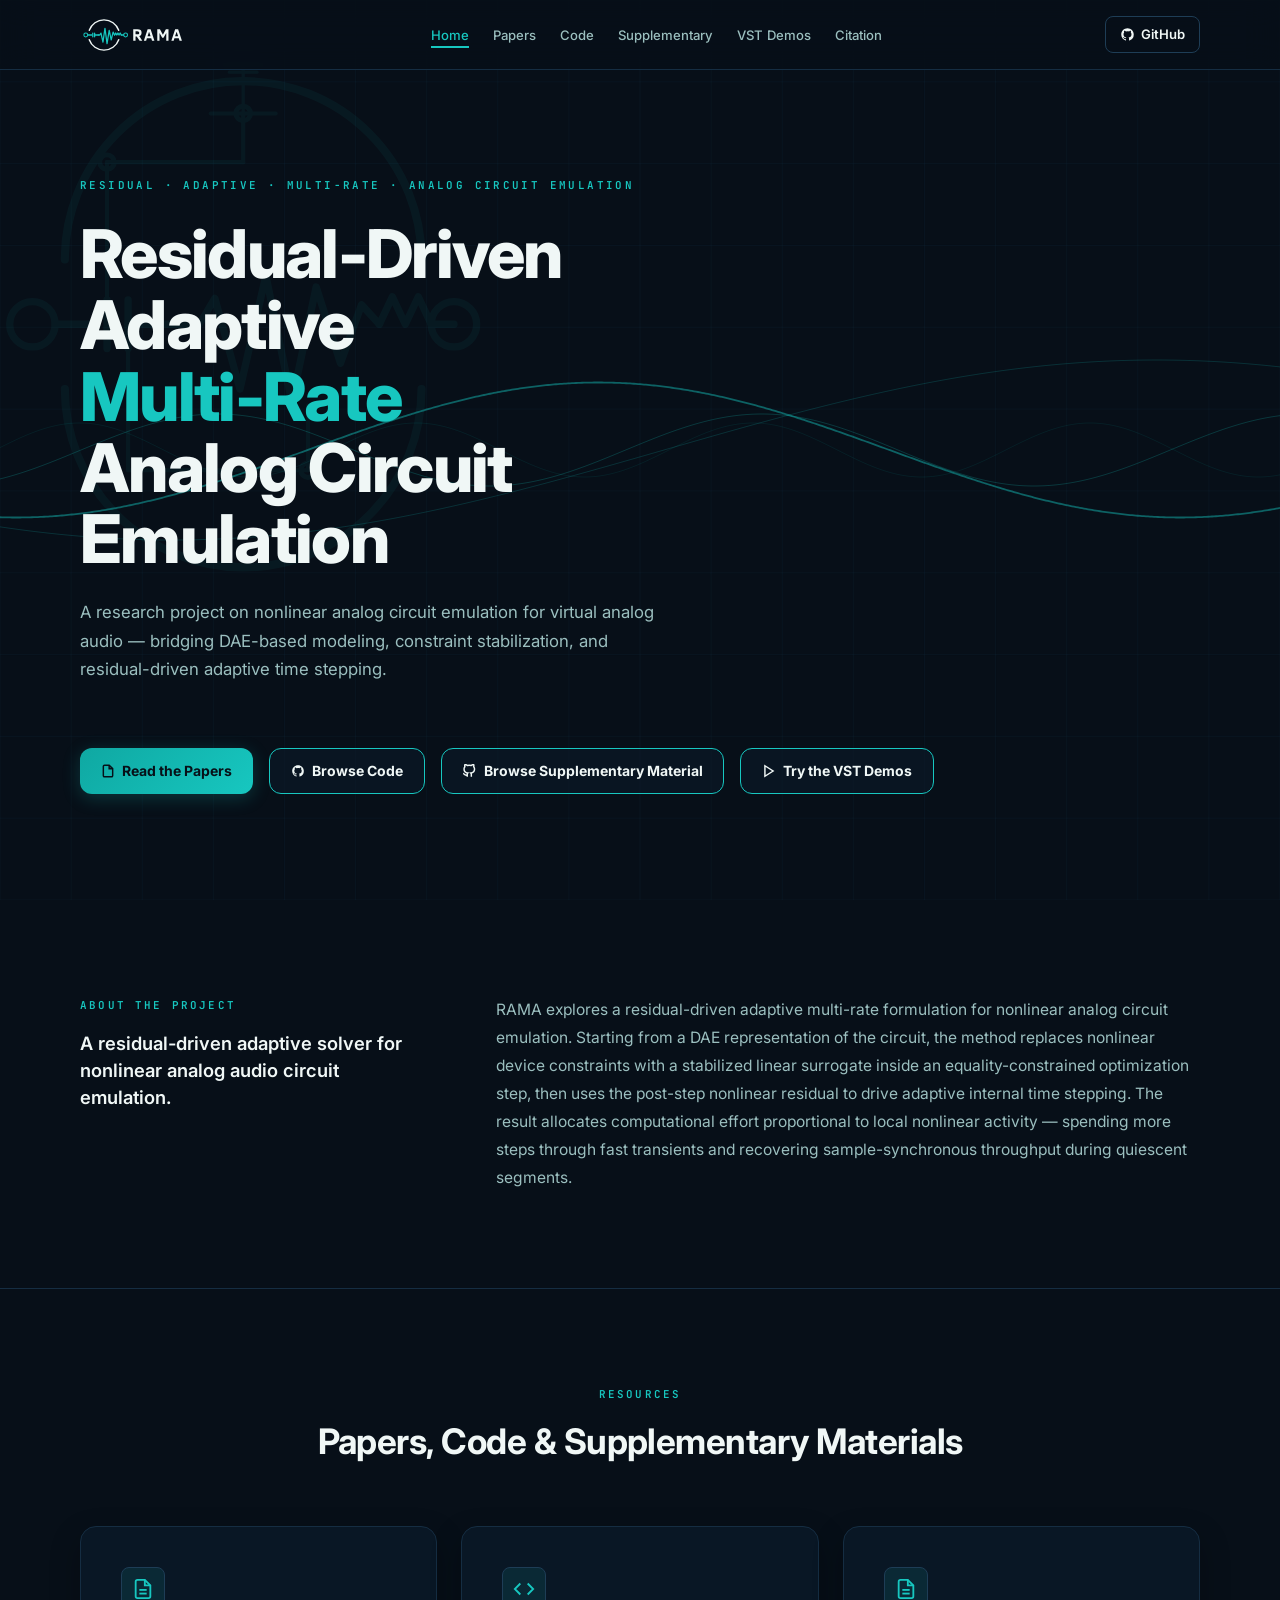
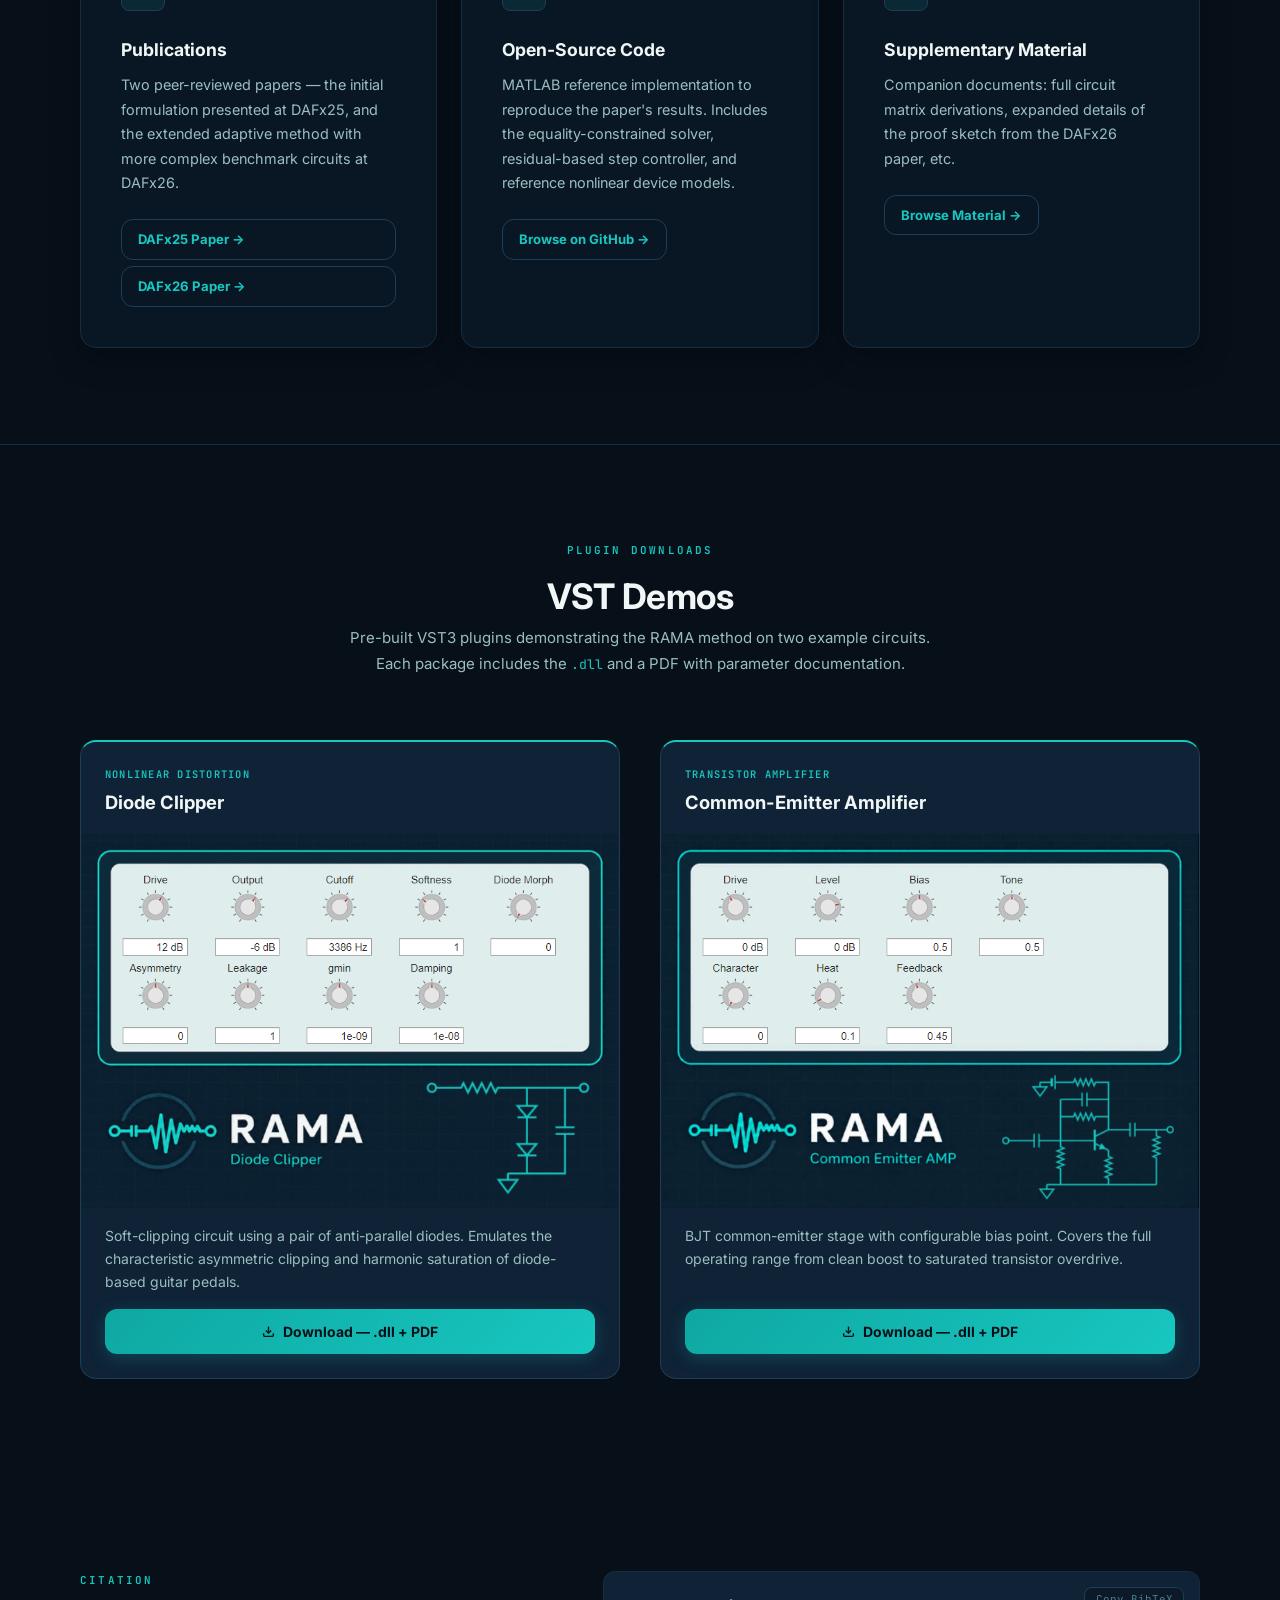
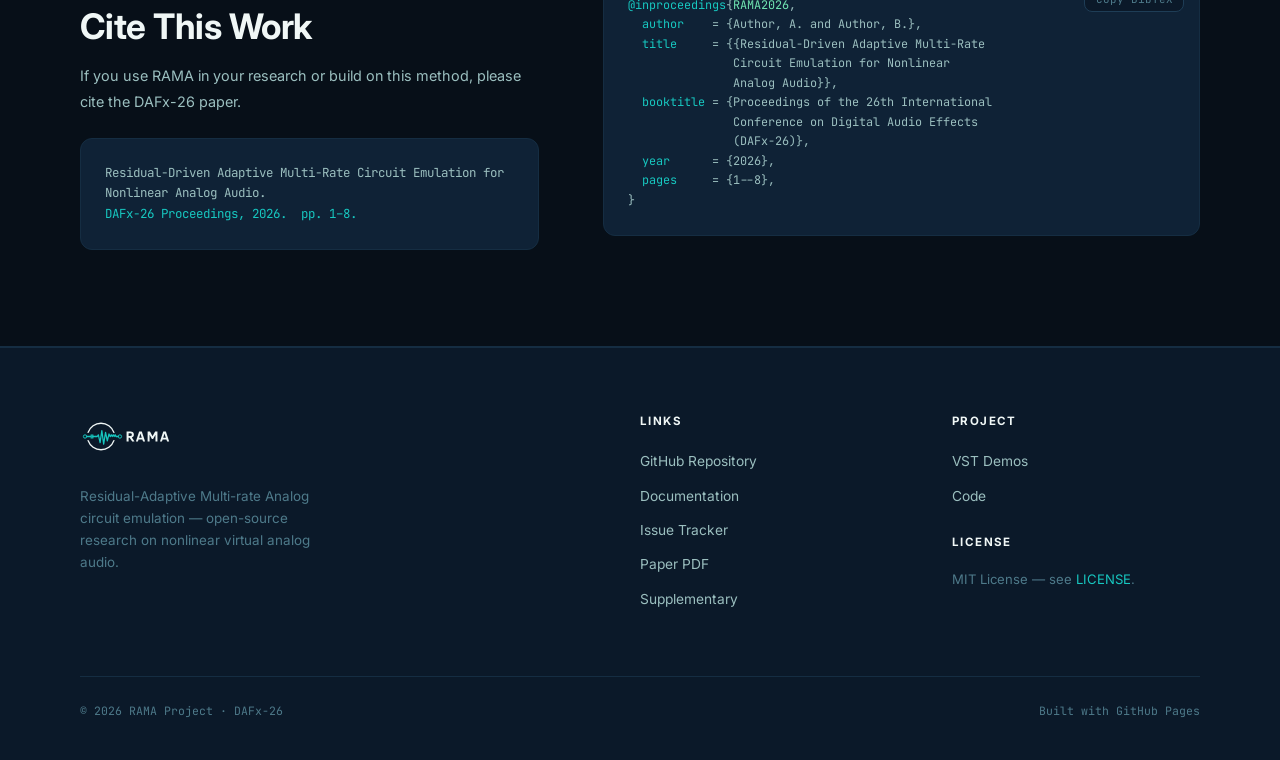
==== index.html @ a674f7c6 "Add code folder with MATLAB implementation and fix links to it from main landing page." ====
<!DOCTYPE html>
<html lang="en">
<head>
  <meta charset="UTF-8" />
  <meta name="viewport" content="width=device-width, initial-scale=1.0" />
  <meta name="description" content="RAMA — Residual-Adaptive Multi-rate Analog circuit emulation. A residual-driven adaptive integration framework for nonlinear analog audio circuit emulation. DAFx-26." />
  <meta property="og:title"       content="RAMA — Residual-Adaptive Multi-rate Analog Circuit Emulation" />
  <meta property="og:description" content="Open-source research on residual-driven adaptive multi-rate circuit emulation for virtual analog audio." />
  <meta property="og:type"        content="website" />
  <title>RAMA — Residual-Adaptive Multi-rate Analog Circuit Emulation</title>
  <link rel="preconnect" href="https://fonts.googleapis.com" />
  <link rel="preconnect" href="https://fonts.gstatic.com" crossorigin />
  <link href="https://fonts.googleapis.com/css2?family=Inter:wght@400;500;600;700;800&family=JetBrains+Mono:wght@400;500;600&display=swap" rel="stylesheet" />
  <link rel="stylesheet" href="assets/css/style.css" />
</head>
<body>

<!-- ============================================================
     NAVIGATION
     ============================================================ -->
<header class="site-header" role="banner">
  <nav class="nav-container" aria-label="Main navigation">

    <!-- Logo: dark-mode variant — navy #0B2233 swapped to off-white #F0F7F6 -->
    <a href="#home" class="nav-logo" aria-label="RAMA home">
      <svg viewBox="0 0 1600 700" xmlns="http://www.w3.org/2000/svg" aria-hidden="true">
        <defs>
          <style>
            .nl { stroke: #F0F7F6; fill: none; }
            .tl { stroke: #17C7C0; fill: none; }
            .wm { fill: #F0F7F6; }
          </style>
        </defs>
        <path class="nl" d="M 116 291 A 195 195 0 0 1 484 291" stroke-width="18" stroke-linecap="round"/>
        <path class="nl" d="M 484 409 A 195 195 0 0 1 116 409" stroke-width="18" stroke-linecap="round"/>
        <circle class="tl" cx="72"  cy="350" r="24" stroke-width="13"/>
        <circle class="tl" cx="570" cy="350" r="24" stroke-width="13"/>
        <path class="tl" d="M 96 350 H 148"  stroke-width="16" stroke-linecap="round"/>
        <path class="tl" d="M 160 327 V 373 M 183 327 V 373" stroke-width="16" stroke-linecap="round"/>
        <path class="tl" d="M 183 350 H 228"  stroke-width="16" stroke-linecap="round"/>
        <path class="tl" d="M 228 350 L 247 350 L 262 326 L 287 438 L 312 266 L 338 458 L 365 292 L 390 412 L 414 314 L 432 350" stroke-width="16" stroke-linecap="round" stroke-linejoin="round"/>
        <path class="tl" d="M 432 350 L 446 325 L 460 350 L 474 325 L 488 350 L 502 325 L 516 350" stroke-width="16" stroke-linecap="round" stroke-linejoin="round"/>
        <path class="tl" d="M 516 350 H 546"  stroke-width="16" stroke-linecap="round"/>
        <path class="wm" d="M 745.15625,421 708.95996,367.26953 H 694.29687 V 421 H 665.38086 V 279.08594 h 51.57715 q 27.37793,0 39.99023,9.84375 12.71485,9.84375 12.71485,32.2998 0,18.14942 -7.69043,28.91602 -7.58789,10.7666 -21.63575,13.74023 L 778.27637,421 Z m -4.81934,-98.54004 q 0,-10.86914 -5.53711,-14.56055 -5.43457,-3.6914 -18.04687,-3.6914 h -22.45606 v 37.83691 h 21.22559 q 9.74121,0 14.9707,-1.8457 5.2295,-1.8457 7.48536,-5.74219 2.35839,-3.89648 2.35839,-11.99707 z M 798.22461,421 845.1875,279.08594 h 37.63184 L 929.88477,421 h -29.63379 l -9.4336,-28.81348 H 836.16406 L 826.93555,421 Z m 46.14258,-54.14063 h 38.24707 L 863.54199,308.20703 Z M 1078.2119,421 v -95.36133 l -34.043,59.26758 h -16.7138 L 993.82227,325.63867 V 421 H 965.93164 V 279.08594 h 33.3252 l 37.01656,67.36816 37.3243,-67.36816 h 32.6074 V 421 Z m 64.0401,0 46.9628,-141.91406 h 37.6319 L 1273.9121,421 h -29.6338 l -9.4336,-28.81348 h -54.6533 L 1170.9629,421 Z m 46.1425,-54.14063 h 38.2471 l -19.0723,-58.65234 z"/>
      </svg>
    </a>

    <ul class="nav-links">
      <li><a href="#home">Home</a></li>
      <li><a href="#paper">Papers</a></li>
      <li><a href="#code">Code</a></li>
      <li><a href="#supplementary">Supplementary</a></li>
      <li><a href="#demo">VST Demos</a></li>
      <li><a href="#citation">Citation</a></li>
    </ul>

    <a href="https://github.com/mezea-uvg/RAMA" class="nav-github" target="_blank" rel="noopener" aria-label="RAMA on GitHub">
      <svg width="15" height="15" viewBox="0 0 24 24" fill="currentColor" aria-hidden="true"><path d="M12 2C6.477 2 2 6.484 2 12.017c0 4.425 2.865 8.18 6.839 9.504.5.092.682-.217.682-.483 0-.237-.008-.868-.013-1.703-2.782.605-3.369-1.343-3.369-1.343-.454-1.158-1.11-1.466-1.11-1.466-.908-.62.069-.608.069-.608 1.003.07 1.531 1.032 1.531 1.032.892 1.53 2.341 1.088 2.91.832.092-.647.35-1.088.636-1.338-2.22-.253-4.555-1.113-4.555-4.951 0-1.093.39-1.988 1.029-2.688-.103-.253-.446-1.272.098-2.65 0 0 .84-.27 2.75 1.026A9.564 9.564 0 0112 6.844c.85.004 1.705.115 2.504.337 1.909-1.296 2.747-1.027 2.747-1.027.546 1.379.202 2.398.1 2.651.64.7 1.028 1.595 1.028 2.688 0 3.848-2.339 4.695-4.566 4.943.359.309.678.92.678 1.855 0 1.338-.012 2.419-.012 2.747 0 .268.18.58.688.482A10.019 10.019 0 0022 12.017C22 6.484 17.522 2 12 2z"/></svg>
      <span>GitHub</span>
    </a>

    <button class="nav-mobile-toggle" aria-label="Toggle navigation" aria-expanded="false">
      <svg width="22" height="22" viewBox="0 0 24 24" fill="none" stroke="currentColor" stroke-width="2" stroke-linecap="round">
        <line x1="3" y1="6" x2="21" y2="6"/><line x1="3" y1="12" x2="21" y2="12"/><line x1="3" y1="18" x2="21" y2="18"/>
      </svg>
    </button>
  </nav>
</header>

<main>

<!-- ============================================================
     HERO
     ============================================================ -->
<section id="home" class="hero" aria-label="Hero">
  <canvas id="hero-canvas" aria-hidden="true"></canvas>

  <!-- Faint large-scale circuit schematic (left side atmosphere) -->
  <svg class="hero-circuit" viewBox="0 0 600 900" xmlns="http://www.w3.org/2000/svg"
       aria-hidden="true" focusable="false" preserveAspectRatio="xMinYMid meet">
    <g stroke="#17C7C0" fill="none" stroke-linecap="round" stroke-linejoin="round">
      <!-- Outer ring (mirroring logo motif, enlarged) -->
      <path d="M 80 320 A 220 220 0 0 1 520 320" stroke-width="10"/>
      <path d="M 520 480 A 220 220 0 0 1 80 480" stroke-width="10"/>
      <!-- Circuit nodes -->
      <circle cx="40"  cy="400" r="28" stroke-width="9"/>
      <circle cx="560" cy="400" r="28" stroke-width="9"/>
      <!-- Left lead -->
      <line x1="68" y1="400" x2="120" y2="400" stroke-width="9"/>
      <!-- Capacitor -->
      <line x1="132" y1="370" x2="132" y2="430" stroke-width="9"/>
      <line x1="158" y1="370" x2="158" y2="430" stroke-width="9"/>
      <line x1="158" y1="400" x2="220" y2="400" stroke-width="9"/>
      <!-- Waveform section -->
      <path d="M 220 400 L 246 400 L 265 368 L 296 480 L 328 340 L 360 496 L 390 354 L 420 448 L 446 376 L 468 400" stroke-width="9"/>
      <!-- Resistor zigzag -->
      <path d="M 468 400 L 484 366 L 500 400 L 516 366 L 532 400" stroke-width="9"/>
      <line x1="532" y1="400" x2="560" y2="400" stroke-width="9" />
      <!-- Additional branches (vertical connections) -->
      <line x1="132" y1="370" x2="132" y2="200" stroke-width="5"/>
      <line x1="132" y1="200" x2="300" y2="200" stroke-width="5"/>
      <line x1="300" y1="200" x2="300" y2="140" stroke-width="5"/>
      <line x1="260" y1="140" x2="340" y2="140" stroke-width="5"/>
      <circle cx="132" cy="200" r="9" stroke-width="6"/>
      <circle cx="300" cy="140" r="9" stroke-width="6"/>
      <line x1="158" y1="430" x2="158" y2="580" stroke-width="5"/>
      <line x1="158" y1="580" x2="380" y2="580" stroke-width="5"/>
      <line x1="380" y1="580" x2="380" y2="500" stroke-width="5"/>
      <circle cx="380" cy="580" r="9" stroke-width="6"/>
      <!-- Ground symbols (vertical lines descending) -->
      <line x1="300" y1="145" x2="300" y2="80" stroke-width="4"/>
      <line x1="278" y1="80" x2="322" y2="80" stroke-width="5"/>
      <line x1="283" y1="89" x2="317" y2="89" stroke-width="4"/>
      <line x1="288" y1="98" x2="312" y2="98" stroke-width="3"/>
    </g>
  </svg>

  <div class="hero-content">
    <p class="hero-eyebrow">RESIDUAL · ADAPTIVE · MULTI-RATE · ANALOG CIRCUIT EMULATION</p>
    <h1 class="hero-title">
      Residual-Driven<br>
      Adaptive<br>
      <em>Multi-Rate</em><br>
      Analog Circuit Emulation
    </h1>
    <p class="hero-subtitle">
      A research project on nonlinear analog circuit emulation for virtual analog audio —
      bridging DAE-based modeling, constraint stabilization, and residual-driven adaptive
      time stepping.
    </p>
    <div class="hero-actions">
      <a href="#paper" class="btn btn-primary">
        <svg width="14" height="14" viewBox="0 0 24 24" fill="none" stroke="currentColor" stroke-width="2.5" aria-hidden="true"><path d="M14 2H6a2 2 0 00-2 2v16a2 2 0 002 2h12a2 2 0 002-2V8z"/><polyline points="14 2 14 8 20 8"/></svg>
        Read the Papers
      </a>
      <a href="https://github.com/mezea-uvg/RAMA/tree/main/code" class="btn btn-secondary" target="_blank" rel="noopener">
        <svg width="14" height="14" viewBox="0 0 24 24" fill="currentColor" aria-hidden="true"><path d="M12 2C6.477 2 2 6.484 2 12.017c0 4.425 2.865 8.18 6.839 9.504.5.092.682-.217.682-.483 0-.237-.008-.868-.013-1.703-2.782.605-3.369-1.343-3.369-1.343-.454-1.158-1.11-1.466-1.11-1.466-.908-.62.069-.608.069-.608 1.003.07 1.531 1.032 1.531 1.032.892 1.53 2.341 1.088 2.91.832.092-.647.35-1.088.636-1.338-2.22-.253-4.555-1.113-4.555-4.951 0-1.093.39-1.988 1.029-2.688-.103-.253-.446-1.272.098-2.65 0 0 .84-.27 2.75 1.026A9.564 9.564 0 0112 6.844c.85.004 1.705.115 2.504.337 1.909-1.296 2.747-1.027 2.747-1.027.546 1.379.202 2.398.1 2.651.64.7 1.028 1.595 1.028 2.688 0 3.848-2.339 4.695-4.566 4.943.359.309.678.92.678 1.855 0 1.338-.012 2.419-.012 2.747 0 .268.18.58.688.482A10.019 10.019 0 0022 12.017C22 6.484 17.522 2 12 2z"/></svg>
        Browse Code
      </a>
      <a href="supplementary/" class="btn btn-secondary">
        <svg width="14" height="14" viewBox="0 0 24 24" fill="none" stroke="currentColor" stroke-width="2.5" aria-hidden="true"><path d="M9 19c-5 1.5-5-2.5-7-3m14 6v-3.87a3.37 3.37 0 00-.94-2.61c3.14-.35 6.44-1.54 6.44-7A5.44 5.44 0 0020 4.77 5.07 5.07 0 0019.91 1S18.73.65 16 2.48a13.38 13.38 0 00-7 0C6.27.65 5.09 1 5.09 1A5.07 5.07 0 005 4.77a5.44 5.44 0 00-1.5 3.78c0 5.42 3.3 6.61 6.44 7A3.37 3.37 0 009 18.13V22"/></svg>
        Browse Supplementary Material
      </a>
      <a href="vst-demo/" class="btn btn-secondary">
        <svg width="14" height="14" viewBox="0 0 24 24" fill="none" stroke="currentColor" stroke-width="2.5" aria-hidden="true"><polygon points="5 3 19 12 5 21 5 3"/></svg>
        Try the VST Demos
      </a>
    </div>
  </div>
</section>

<!-- ============================================================
     ABOUT
     ============================================================ -->
<section class="about-section" aria-label="About RAMA">
  <div class="container">
    <div class="about-inner">
      <div>
        <p class="section-label">About the Project</p>
        <p class="about-lead">A residual-driven adaptive solver for nonlinear analog audio circuit emulation.</p>
      </div>
      <p class="about-body">
        RAMA explores a residual-driven adaptive multi-rate formulation for nonlinear analog circuit emulation.
        Starting from a DAE representation of the circuit, the method replaces nonlinear device constraints with
        a stabilized linear surrogate inside an equality-constrained optimization step, then uses the post-step
        nonlinear residual to drive adaptive internal time stepping. The result allocates computational effort
        proportional to local nonlinear activity — spending more steps through fast transients and recovering
        sample-synchronous throughput during quiescent segments.
      </p>
    </div>
  </div>
</section>

<!-- ============================================================
     PAPER · CODE · SUPPLEMENTARY
     ============================================================ -->
<section id="paper" class="features-section" aria-label="Project resources">
  <div class="container">
    <div class="features-header">
      <p class="section-label">Resources</p>
      <h2 class="section-title">Papers, Code &amp; Supplementary Materials</h2>
    </div>
    <div class="cards-grid">

      <!-- Publications: two papers -->
      <div class="card">
        <div class="card-icon" aria-hidden="true">
          <svg width="22" height="22" viewBox="0 0 24 24" fill="none" stroke="currentColor" stroke-width="2"><path d="M14 2H6a2 2 0 00-2 2v16a2 2 0 002 2h12a2 2 0 002-2V8z"/><polyline points="14 2 14 8 20 8"/><line x1="16" y1="13" x2="8" y2="13"/><line x1="16" y1="17" x2="8" y2="17"/></svg>
        </div>
        <p class="card-title">Publications</p>
        <p class="card-body">Two peer-reviewed papers — the initial formulation presented at DAFx25, and the extended adaptive method with more complex benchmark circuits at DAFx26.</p>
        <div style="display:flex;flex-direction:column;gap:0.4rem;">
          <a href="paper/DAFx25_paper_45.pdf" class="btn btn-ghost">DAFx25 Paper →</a>
          <a href="paper/DAFx26_RAMA.pdf" class="btn btn-ghost">DAFx26 Paper →</a>
        </div>
      </div>

      <div class="card" id="code">
        <div class="card-icon" aria-hidden="true">
          <svg width="22" height="22" viewBox="0 0 24 24" fill="none" stroke="currentColor" stroke-width="2"><polyline points="16 18 22 12 16 6"/><polyline points="8 6 2 12 8 18"/></svg>
        </div>
        <p class="card-title">Open-Source Code</p>
        <p class="card-body">MATLAB reference implementation to reproduce the paper's results. Includes the equality-constrained solver, residual-based step controller, and reference nonlinear device models.</p>
        <a href="https://github.com/mezea-uvg/RAMA/tree/main/code" class="btn btn-ghost" target="_blank" rel="noopener">Browse on GitHub →</a>
      </div>

      <div class="card" id="supplementary">
        <div class="card-icon" aria-hidden="true">
          <svg width="22" height="22" viewBox="0 0 24 24" fill="none" stroke="currentColor" stroke-width="2"><path d="M14 2H6a2 2 0 00-2 2v16a2 2 0 002 2h12a2 2 0 002-2V8z"/><polyline points="14 2 14 8 20 8"/><line x1="16" y1="13" x2="8" y2="13"/><line x1="16" y1="17" x2="8" y2="17"/></svg>
        </div>
        <p class="card-title">Supplementary Material</p>
        <p class="card-body">Companion documents: full circuit matrix derivations, expanded details of the proof sketch from the DAFx26 paper, etc.</p>
        <a href="supplementary/" class="btn btn-ghost">Browse Material →</a>
      </div>

    </div>
  </div>
</section>


<!-- ============================================================
     VST DEMOS
     ============================================================ -->
<section id="demo" class="vst-demos-section" aria-label="VST plugin demos">
  <div class="container">
    <div class="section-header-centered">
      <p class="section-label">Plugin Downloads</p>
      <h2 class="section-title">VST Demos</h2>
      <p class="section-intro">Pre-built VST3 plugins demonstrating the RAMA method on two example circuits. Each package includes the <code>.dll</code> and a PDF with parameter documentation.</p>
    </div>
    <div class="vst-demos-grid">

      <!-- Diode Clipper -->
      <div class="vst-demo-card">
        <div class="vst-demo-header">
          <p class="vst-demo-circuit-type">Nonlinear Distortion</p>
          <h3 class="vst-demo-name">Diode Clipper</h3>
        </div>
        <!-- Screenshot: replace assets/figures/vst-diodeclipper.png with the real one -->
        <div class="vst-demo-screenshot">
          <img src="assets/figures/vst-diodeclipper.png"
               alt="RAMA Diode Clipper VST plugin interface"
               loading="lazy"
               onerror="this.hidden=true;this.nextElementSibling.removeAttribute('hidden')" />
          <!-- <div class="vst-ph" hidden>
            <svg width="32" height="32" viewBox="0 0 24 24" fill="none" stroke="currentColor" stroke-width="1.2" aria-hidden="true" style="color:var(--border-muted)"><rect x="2" y="3" width="20" height="14" rx="2"/><line x1="8" y1="21" x2="16" y2="21"/><line x1="12" y1="17" x2="12" y2="21"/></svg>
            <code>assets/figures/vst-diodeclipper.png</code>
            <small>Replace with plugin screenshot</small>
          </div> -->
        </div>
        <p class="vst-demo-desc">Soft-clipping circuit using a pair of anti-parallel diodes. Emulates the characteristic asymmetric clipping and harmonic saturation of diode-based guitar pedals.</p>
        <a href="vst-demo/RAMA_DiodeClipper.zip" class="btn btn-primary vst-demo-dl" download>
          <svg width="13" height="13" viewBox="0 0 24 24" fill="none" stroke="currentColor" stroke-width="2.5" aria-hidden="true"><path d="M21 15v4a2 2 0 01-2 2H5a2 2 0 01-2-2v-4"/><polyline points="7 10 12 15 17 10"/><line x1="12" y1="15" x2="12" y2="3"/></svg>
          Download — .dll + PDF
        </a>
      </div>

      <!-- Common-Emitter Amplifier -->
      <div class="vst-demo-card">
        <div class="vst-demo-header">
          <p class="vst-demo-circuit-type">Transistor Amplifier</p>
          <h3 class="vst-demo-name">Common-Emitter Amplifier</h3>
        </div>
        <!-- Screenshot: replace assets/figures/vst-commonemitter.png with the real one -->
        <div class="vst-demo-screenshot">
          <img src="assets/figures/vst-commonemitter.png"
               alt="RAMA Common-Emitter Amplifier VST plugin interface"
               loading="lazy"
               onerror="this.hidden=true;this.nextElementSibling.removeAttribute('hidden')" />
          <!-- <div class="vst-ph" hidden>
            <svg width="32" height="32" viewBox="0 0 24 24" fill="none" stroke="currentColor" stroke-width="1.2" aria-hidden="true" style="color:var(--border-muted)"><rect x="2" y="3" width="20" height="14" rx="2"/><line x1="8" y1="21" x2="16" y2="21"/><line x1="12" y1="17" x2="12" y2="21"/></svg>
            <code>assets/figures/vst-commonemitter.png</code>
            <small>Replace with plugin screenshot</small>
          </div> -->
        </div>
        <p class="vst-demo-desc">BJT common-emitter stage with configurable bias point. Covers the full operating range from clean boost to saturated transistor overdrive.</p>
        <a href="vst-demo/RAMA_CommonEmitter.zip" class="btn btn-primary vst-demo-dl" download>
          <svg width="13" height="13" viewBox="0 0 24 24" fill="none" stroke="currentColor" stroke-width="2.5" aria-hidden="true"><path d="M21 15v4a2 2 0 01-2 2H5a2 2 0 01-2-2v-4"/><polyline points="7 10 12 15 17 10"/><line x1="12" y1="15" x2="12" y2="3"/></svg>
          Download — .dll + PDF
        </a>
      </div>

    </div>
  </div>
</section>


<!-- ============================================================
     CITATION
     ============================================================ -->
<section id="citation" class="citation-section" aria-label="Citation">
  <div class="container">
    <div class="citation-inner">
      <div>
        <p class="section-label">Citation</p>
        <h2 class="section-title" style="margin-bottom:1rem;">Cite This Work</h2>
        <p style="color:var(--text-secondary);font-size:0.9rem;line-height:1.75;margin-bottom:1rem;">
          If you use RAMA in your research or build on this method, please cite the DAFx-26 paper.
        </p>
        <div class="citation-meta">
          Residual-Driven Adaptive Multi-Rate Circuit Emulation for Nonlinear Analog Audio.<br>
          <span class="teal">DAFx-26 Proceedings, 2026. &nbsp;pp. 1–8.</span>
        </div>
      </div>
      <div class="bibtex-wrap">
        <pre class="bibtex-block"><span class="bk">@inproceedings</span>{<span class="bv">RAMA2026</span>,
  <span class="bk">author</span>    = {Author, A. and Author, B.},
  <span class="bk">title</span>     = {{Residual-Driven Adaptive Multi-Rate
               Circuit Emulation for Nonlinear
               Analog Audio}},
  <span class="bk">booktitle</span> = {Proceedings of the 26th International
               Conference on Digital Audio Effects
               (DAFx-26)},
  <span class="bk">year</span>      = {2026},
  <span class="bk">pages</span>     = {1--8},
}</pre>
        <button class="copy-btn" aria-label="Copy BibTeX to clipboard">Copy BibTeX</button>
        <pre class="bibtex-raw">@inproceedings{RAMA2026,
  author    = {Author, A. and Author, B.},
  title     = {{Residual-Driven Adaptive Multi-Rate Circuit Emulation for Nonlinear Analog Audio}},
  booktitle = {Proceedings of the 26th International Conference on Digital Audio Effects (DAFx-26)},
  year      = {2026},
  pages     = {1--8},
}</pre>
      </div>
    </div>
  </div>
</section>

</main>

<!-- ============================================================
     FOOTER
     ============================================================ -->
<footer class="site-footer" id="docs" role="contentinfo">
  <div class="container">
    <div class="footer-grid">

      <div class="footer-brand">
        <!-- Footer logo: same dark-mode variant -->
        <svg viewBox="0 0 1600 700" xmlns="http://www.w3.org/2000/svg" aria-label="RAMA">
          <defs><style>.fl{stroke:#F0F7F6;fill:none;}.ft{stroke:#17C7C0;fill:none;}.fw{fill:#F0F7F6;}</style></defs>
          <path class="fl" d="M 116 291 A 195 195 0 0 1 484 291" stroke-width="20" stroke-linecap="round"/>
          <path class="fl" d="M 484 409 A 195 195 0 0 1 116 409" stroke-width="20" stroke-linecap="round"/>
          <circle class="ft" cx="72"  cy="350" r="24" stroke-width="14"/>
          <circle class="ft" cx="570" cy="350" r="24" stroke-width="14"/>
          <path class="ft" d="M 96 350 H 148"  stroke-width="18" stroke-linecap="round"/>
          <path class="ft" d="M 160 327 V 373 M 183 327 V 373" stroke-width="18" stroke-linecap="round"/>
          <path class="ft" d="M 183 350 H 228"  stroke-width="18" stroke-linecap="round"/>
          <path class="ft" d="M 228 350 L 247 350 L 262 326 L 287 438 L 312 266 L 338 458 L 365 292 L 390 412 L 414 314 L 432 350" stroke-width="18" stroke-linecap="round" stroke-linejoin="round"/>
          <path class="ft" d="M 432 350 L 446 325 L 460 350 L 474 325 L 488 350 L 502 325 L 516 350" stroke-width="18" stroke-linecap="round" stroke-linejoin="round"/>
          <path class="ft" d="M 516 350 H 546"  stroke-width="18" stroke-linecap="round"/>
          <path class="fw" d="M 745.15625,421 708.95996,367.26953 H 694.29687 V 421 H 665.38086 V 279.08594 h 51.57715 q 27.37793,0 39.99023,9.84375 12.71485,9.84375 12.71485,32.2998 0,18.14942 -7.69043,28.91602 -7.58789,10.7666 -21.63575,13.74023 L 778.27637,421 Z m -4.81934,-98.54004 q 0,-10.86914 -5.53711,-14.56055 -5.43457,-3.6914 -18.04687,-3.6914 h -22.45606 v 37.83691 h 21.22559 q 9.74121,0 14.9707,-1.8457 5.2295,-1.8457 7.48536,-5.74219 2.35839,-3.89648 2.35839,-11.99707 z M 798.22461,421 845.1875,279.08594 h 37.63184 L 929.88477,421 h -29.63379 l -9.4336,-28.81348 H 836.16406 L 826.93555,421 Z m 46.14258,-54.14063 h 38.24707 L 863.54199,308.20703 Z M 1078.2119,421 v -95.36133 l -34.043,59.26758 h -16.7138 L 993.82227,325.63867 V 421 H 965.93164 V 279.08594 h 33.3252 l 37.01656,67.36816 37.3243,-67.36816 h 32.6074 V 421 Z m 64.0401,0 46.9628,-141.91406 h 37.6319 L 1273.9121,421 h -29.6338 l -9.4336,-28.81348 h -54.6533 L 1170.9629,421 Z m 46.1425,-54.14063 h 38.2471 l -19.0723,-58.65234 z"/>
        </svg>
        <p class="footer-tagline">Residual-Adaptive Multi-rate Analog circuit emulation — open-source research on nonlinear virtual analog audio.</p>
      </div>

      <div>
        <p class="footer-col-title">Links</p>
        <ul class="footer-links">
          <li><a href="https://github.com/mezea-uvg/RAMA" target="_blank" rel="noopener">GitHub Repository</a></li>
          <li><a href="docs/">Documentation</a></li>
          <li><a href="https://github.com/mezea-uvg/RAMA/issues" target="_blank" rel="noopener">Issue Tracker</a></li>
          <li><a href="paper/DAFx26_RAMA.pdf">Paper PDF</a></li>
          <li><a href="supplementary/">Supplementary</a></li>
        </ul>
      </div>

      <div>
        <p class="footer-col-title">Project</p>
        <ul class="footer-links">
          <li><a href="#demo">VST Demos</a></li>
          <li><a href="code/">Code</a></li>
        </ul>
        <p class="footer-col-title" style="margin-top:1.5rem;">License</p>
        <p style="font-size:0.82rem;color:var(--text-muted);">MIT License — see <a href="LICENSE">LICENSE</a>.</p>
      </div>

    </div>

    <div class="footer-bottom">
      <span>© 2026 RAMA Project · DAFx-26</span>
      <span>Built with GitHub Pages</span>
    </div>
  </div>
</footer>

<script src="assets/js/main.js"></script>
</body>
</html>
---- assets/css/style.css ----
/* ============================================================
   RAMA — style.css
   Palette adapted from logo: navy #0B2233 · teal #17C7C0
   ============================================================ */

@import url('https://fonts.googleapis.com/css2?family=Inter:wght@400;500;600;700;800&family=JetBrains+Mono:wght@400;500;600&display=swap');

/* ============================================================
   Design tokens
   ============================================================ */
:root {
  /* ── Backgrounds ── */
  --bg-base:     #070F18;   /* deepest navy-black              */
  --bg-elevated: #0B1929;   /* card / panel base               */
  --bg-panel:    #0F2236;   /* inset code blocks               */

  /* ── Borders ── */
  --border-subtle: #152D42;
  --border-muted:  #1E3D56;

  /* ── Brand ── */
  --logo-navy: #0B2233;

  /* ── Accents (from logo teal) ── */
  --accent:      #17C7C0;
  --accent-mid:  #0FA8A2;   /* slightly darker variant         */
  --accent-dim:  rgba(23, 199, 192, 0.10);
  --accent-glow: rgba(23, 199, 192, 0.22);

  /* ── Text ── */
  --text-primary:   #F0F7F6;
  --text-secondary: #9BBFBF;
  --text-muted:     #4E7A8A;

  /* ── Semantic ── */
  --amber: #E0A84F;
  --mint:  #71E6B2;
  --red:   #D96B6B;

  /* ── Typography ── */
  --font-sans: 'Inter', 'Avenir Next', 'Segoe UI', system-ui, sans-serif;
  --font-mono: 'JetBrains Mono', 'SFMono-Regular', Consolas, monospace;

  /* ── Spacing ── */
  --sp-xs: 0.5rem;
  --sp-sm: 1rem;
  --sp-md: 1.5rem;
  --sp-lg: 2.5rem;
  --sp-xl: 4rem;
  --sp-2xl: 6rem;

  /* ── Layout ── */
  --max-w: 1200px;
  --nav-h: 70px;

  /* ── Radius ── */
  --r-sm: 8px;
  --r-md: 12px;
  --r-lg: 16px;

  /* ── Motion ── */
  --ease: 200ms ease;
}

/* ============================================================
   Reset
   ============================================================ */
*, *::before, *::after { box-sizing: border-box; margin: 0; padding: 0; }
html { scroll-behavior: smooth; font-size: 16px; }
body {
  background: var(--bg-base);
  color: var(--text-secondary);
  font-family: var(--font-sans);
  line-height: 1.7;
  -webkit-font-smoothing: antialiased;
  overflow-x: hidden;
}
a { color: var(--accent); text-decoration: none; transition: color var(--ease); }
a:hover { color: var(--mint); text-decoration: underline; }
img, svg { max-width: 100%; }
::selection { background: var(--accent); color: var(--bg-base); }
:focus-visible { outline: 2px solid var(--accent); outline-offset: 3px; border-radius: 3px; }

/* ============================================================
   Layout helpers
   ============================================================ */
.container { max-width: var(--max-w); margin: 0 auto; padding: 0 var(--sp-lg); }
.section-label {
  font-family: var(--font-mono);
  font-size: 0.68rem;
  font-weight: 600;
  letter-spacing: 0.2em;
  text-transform: uppercase;
  color: var(--accent);
  margin-bottom: var(--sp-sm);
}
.section-title {
  font-size: clamp(1.6rem, 3.5vw, 2.2rem);
  font-weight: 700;
  color: var(--text-primary);
  line-height: 1.2;
  letter-spacing: -0.015em;
}

/* ============================================================
   Navigation
   ============================================================ */
.site-header {
  position: fixed; top: 0; left: 0; right: 0; z-index: 100;
  height: var(--nav-h);
  background: rgba(7, 15, 24, 0.88);
  border-bottom: 1px solid var(--border-subtle);
  backdrop-filter: blur(18px);
  -webkit-backdrop-filter: blur(18px);
}
.nav-container {
  max-width: var(--max-w); margin: 0 auto;
  padding: 0 var(--sp-lg);
  height: 100%;
  display: flex; align-items: center; gap: var(--sp-lg);
}
.nav-logo { display: flex; align-items: center; flex-shrink: 0; }
.nav-logo svg { width: 128px; height: auto; }

.nav-links {
  list-style: none; display: flex; gap: var(--sp-md);
  margin: 0 auto;
}
.nav-links a {
  font-size: 0.82rem; font-weight: 500;
  color: var(--text-secondary);
  padding: 0.2rem 0;
  border-bottom: 2px solid transparent;
  transition: color var(--ease), border-color var(--ease);
}
.nav-links a:hover, .nav-links a.active {
  color: var(--accent); border-bottom-color: var(--accent); text-decoration: none;
}
.nav-github {
  flex-shrink: 0; display: flex; align-items: center; gap: 0.4rem;
  font-size: 0.82rem; font-weight: 600;
  color: var(--text-primary);
  padding: 0.38rem 0.85rem;
  border: 1px solid var(--border-muted); border-radius: var(--r-sm);
  transition: border-color var(--ease), color var(--ease);
}
.nav-github:hover { color: var(--accent); border-color: var(--accent); text-decoration: none; }

.nav-mobile-toggle {
  display: none; background: none; border: none; cursor: pointer;
  color: var(--text-primary); flex-shrink: 0;
}

/* ============================================================
   Hero
   ============================================================ */
.hero {
  position: relative; min-height: 100vh;
  display: flex; align-items: center;
  padding-top: var(--nav-h); overflow: hidden;
}
#hero-canvas {
  position: absolute; inset: 0; width: 100%; height: 100%;
  pointer-events: none;
}
.hero-circuit {
  position: absolute; left: 0; top: 0; bottom: 0; width: 38%;
  opacity: 0.055; pointer-events: none; overflow: visible;
}
.hero-content {
  position: relative; z-index: 2;
  max-width: var(--max-w); width: 100%;
  margin: 0 auto;
  padding: var(--sp-2xl) var(--sp-lg);
}
.hero-eyebrow {
  font-family: var(--font-mono);
  font-size: 0.68rem; font-weight: 600; letter-spacing: 0.22em;
  color: var(--accent); margin-bottom: var(--sp-md);
}
.hero-title {
  font-size: clamp(2.4rem, 5.5vw, 4.2rem);
  font-weight: 800; color: var(--text-primary);
  line-height: 1.06; letter-spacing: -0.025em;
  margin-bottom: var(--sp-md); max-width: 16ch;
}
.hero-title em { font-style: normal; color: var(--accent); }
.hero-subtitle {
  font-size: 1.05rem; color: var(--text-secondary);
  max-width: 54ch; margin-bottom: var(--sp-xl);
  line-height: 1.7;
}
.hero-actions { display: flex; flex-wrap: wrap; gap: var(--sp-sm); }

/* ============================================================
   Buttons
   ============================================================ */
.btn {
  display: inline-flex; align-items: center; gap: 0.45rem;
  padding: 0.65rem 1.3rem; border-radius: var(--r-md);
  font-size: 0.875rem; font-weight: 700; cursor: pointer;
  text-decoration: none; transition: all var(--ease);
  white-space: nowrap; border: none;
}
.btn-primary {
  background: linear-gradient(135deg, var(--accent-mid), var(--accent));
  color: #071018;
  box-shadow: 0 4px 18px var(--accent-glow);
}
.btn-primary:hover {
  box-shadow: 0 6px 26px rgba(23,199,192,0.38);
  transform: translateY(-1px); color: #071018; text-decoration: none;
}
.btn-secondary {
  background: rgba(11, 25, 41, 0.65);
  color: var(--text-primary);
  border: 1px solid var(--accent);
}
.btn-secondary:hover {
  background: var(--accent-dim); color: var(--accent);
  text-decoration: none; transform: translateY(-1px);
}
.btn-ghost {
  background: transparent; color: var(--accent);
  border: 1px solid var(--border-muted);
  padding: 0.5rem 1rem; font-size: 0.82rem;
}
.btn-ghost:hover {
  border-color: var(--accent); background: var(--accent-dim); text-decoration: none;
}

/* ============================================================
   About
   ============================================================ */
.about-section {
  padding: var(--sp-2xl) 0;
  border-bottom: 1px solid var(--border-subtle);
}
.about-inner {
  display: grid; grid-template-columns: 1fr 2fr; gap: var(--sp-xl);
  align-items: start;
}
.about-lead {
  font-size: 1.15rem; font-weight: 600;
  color: var(--text-primary); line-height: 1.45;
}
.about-body {
  font-size: 0.975rem; color: var(--text-secondary); line-height: 1.8;
}

/* ============================================================
   Cards (shared)
   ============================================================ */
.card {
  background: rgba(11, 25, 41, 0.80);
  border: 1px solid var(--border-subtle);
  border-radius: var(--r-lg);
  box-shadow: 0 12px 30px rgba(0,0,0,0.26);
  padding: var(--sp-lg);
  transition: border-color var(--ease), box-shadow var(--ease), transform var(--ease);
}
.card:hover {
  border-color: var(--accent);
  box-shadow: 0 16px 40px rgba(23,199,192,0.07), 0 2px 8px rgba(0,0,0,0.38);
  transform: translateY(-2px);
}
.card-icon {
  width: 44px; height: 44px;
  background: var(--accent-dim); border: 1px solid var(--border-muted);
  border-radius: var(--r-sm);
  display: flex; align-items: center; justify-content: center;
  margin-bottom: var(--sp-md); color: var(--accent);
}
.card-title {
  font-size: 1.1rem; font-weight: 700;
  color: var(--text-primary); margin-bottom: var(--sp-xs);
}
.card-body {
  font-size: 0.9rem; color: var(--text-secondary);
  line-height: 1.7; margin-bottom: var(--sp-md);
}

/* ============================================================
   Features section
   ============================================================ */
.features-section {
  padding: var(--sp-2xl) 0;
  border-bottom: 1px solid var(--border-subtle);
}
.features-header { text-align: center; margin-bottom: var(--sp-xl); }
.cards-grid {
  display: grid; grid-template-columns: repeat(3, 1fr); gap: var(--sp-md);
}

/* ============================================================
   Benchmarks
   ============================================================ */
.benchmarks-section {
  padding: var(--sp-2xl) 0;
  border-bottom: 1px solid var(--border-subtle);
}
.benchmarks-header {
  display: flex; justify-content: space-between; align-items: flex-end;
  margin-bottom: var(--sp-xl);
}
.benchmark-grid {
  display: grid; grid-template-columns: repeat(3, 1fr); gap: var(--sp-md);
}
.benchmark-card {
  background: rgba(11, 25, 41, 0.80);
  border: 1px solid var(--border-subtle);
  border-radius: var(--r-lg); padding: var(--sp-md); overflow: hidden;
  transition: border-color var(--ease);
}
.benchmark-card:hover { border-color: var(--border-muted); }
.benchmark-title {
  font-family: var(--font-mono); font-size: 0.75rem; font-weight: 600;
  color: var(--text-primary); letter-spacing: 0.04em;
  margin-bottom: var(--sp-sm);
}
.benchmark-plot {
  width: 100%; aspect-ratio: 17 / 7;
  border-radius: var(--r-sm); margin-bottom: var(--sp-sm); overflow: hidden;
}
.benchmark-metrics { display: flex; flex-direction: column; gap: 0.3rem; }
.metric-row {
  display: flex; justify-content: space-between; align-items: center;
  font-family: var(--font-mono); font-size: 0.7rem;
}
.metric-label { color: var(--text-muted); }
.metric-value { color: var(--accent); font-weight: 600; }
.metric-value.good { color: var(--mint); }

/* ============================================================
   VST Demo
   ============================================================ */
.vst-section {
  padding: var(--sp-2xl) 0;
  border-bottom: 1px solid var(--border-subtle);
}
.vst-inner {
  display: grid; grid-template-columns: 1fr 1fr; gap: var(--sp-xl);
  align-items: center;
}
.vst-text p { font-size: 0.975rem; color: var(--text-secondary); line-height: 1.75; margin-bottom: var(--sp-md); }
.vst-panel {
  background: #040C14;
  border: 1px solid var(--border-subtle);
  border-radius: var(--r-lg);
  padding: var(--sp-md);
  font-family: var(--font-mono);
}
.vst-panel-header {
  font-size: 0.65rem; letter-spacing: 0.14em;
  color: var(--accent); margin-bottom: var(--sp-md);
  padding-bottom: var(--sp-sm);
  border-bottom: 1px solid var(--border-subtle);
}
.vst-controls { display: grid; grid-template-columns: 1fr 1fr; gap: var(--sp-sm); }
.vst-control { display: flex; flex-direction: column; gap: 0.35rem; }
.vst-control-label {
  font-size: 0.6rem; letter-spacing: 0.1em;
  color: var(--text-muted); text-transform: uppercase;
}
.vst-select {
  background: var(--bg-elevated);
  border: 1px solid var(--accent);
  border-radius: 4px;
  padding: 0.28rem 0.5rem;
  font-family: var(--font-mono); font-size: 0.62rem;
  color: var(--accent); letter-spacing: 0.06em;
}
.vst-select-muted {
  background: var(--bg-elevated);
  border: 1px solid var(--border-subtle);
  border-radius: 4px;
  padding: 0.28rem 0.5rem;
  font-family: var(--font-mono); font-size: 0.62rem;
  color: var(--text-secondary); letter-spacing: 0.06em;
}
.vst-knob-wrap { display: flex; align-items: center; gap: 0.75rem; }
.vst-knob {
  width: 44px; height: 44px; border-radius: 50%;
  background: radial-gradient(circle at 35% 35%, #1A3A52, #040C14);
  border: 2px solid var(--border-muted);
  position: relative; flex-shrink: 0;
}
.vst-knob::after {
  content: '';
  position: absolute; width: 2.5px; height: 12px;
  background: var(--accent); border-radius: 2px;
  bottom: 7px; left: 50%; transform: translateX(-50%) rotate(45deg);
  transform-origin: bottom center;
}
.vst-knob.k2::after { transform: translateX(-50%) rotate(60deg); }
.vst-knob.k3::after { transform: translateX(-50%) rotate(0deg); }
.vst-knob.k4::after { transform: translateX(-50%) rotate(40deg); }
.vst-readout { font-size: 0.62rem; color: var(--accent); }
.vst-toggle {
  width: 32px; height: 18px;
  background: var(--border-subtle); border-radius: 9px;
  border: 1px solid var(--border-muted);
}
.vst-statusbar {
  margin-top: var(--sp-sm); padding-top: var(--sp-sm);
  border-top: 1px solid var(--border-subtle);
  font-size: 0.6rem; color: var(--accent); letter-spacing: 0.07em;
}

/* ============================================================
   Gallery
   ============================================================ */
.gallery-section {
  padding: var(--sp-2xl) 0;
  border-bottom: 1px solid var(--border-subtle);
}
.gallery-grid {
  display: grid; grid-template-columns: repeat(3, 1fr); gap: var(--sp-md);
  margin-top: var(--sp-xl);
}
.gallery-card {
  background: var(--bg-elevated);
  border: 1px solid var(--border-subtle); border-radius: var(--r-lg);
  overflow: hidden; cursor: pointer;
  transition: border-color var(--ease), transform var(--ease);
}
.gallery-card:hover { border-color: var(--accent); transform: translateY(-2px); }
.gallery-thumb { width: 100%; aspect-ratio: 16/10; overflow: hidden; }
.gallery-caption {
  padding: 0.6rem var(--sp-md);
  font-family: var(--font-mono); font-size: 0.7rem; color: var(--text-muted);
  border-top: 1px solid var(--border-subtle);
}

/* ============================================================
   Citation
   ============================================================ */
.citation-section {
  padding: var(--sp-2xl) 0;
  border-bottom: 1px solid var(--border-subtle);
}
.citation-inner {
  display: grid; grid-template-columns: 1fr 1.3fr; gap: var(--sp-xl);
  align-items: start;
}
.citation-meta {
  background: var(--bg-panel); border: 1px solid var(--border-subtle);
  border-radius: var(--r-md); padding: var(--sp-md); margin-top: var(--sp-md);
  font-family: var(--font-mono); font-size: 0.78rem;
  color: var(--text-secondary); line-height: 1.65;
}
.citation-meta .teal { color: var(--accent); }
.bibtex-wrap { position: relative; }
.bibtex-block {
  background: var(--bg-panel); border: 1px solid var(--border-subtle);
  border-radius: var(--r-md); padding: var(--sp-md);
  font-family: var(--font-mono); font-size: 0.74rem;
  color: var(--text-secondary); line-height: 1.65;
  overflow-x: auto; white-space: pre;
}
.bibtex-block .bk { color: var(--accent); }
.bibtex-block .bv { color: var(--mint); }
.bibtex-raw { display: none; }
.copy-btn {
  position: absolute; top: var(--sp-sm); right: var(--sp-sm);
  background: var(--bg-elevated); border: 1px solid var(--border-muted);
  border-radius: var(--r-sm);
  color: var(--text-muted); font-family: var(--font-mono); font-size: 0.68rem;
  cursor: pointer; padding: 0.28rem 0.65rem; transition: all var(--ease);
}
.copy-btn:hover { border-color: var(--accent); color: var(--accent); }
.copy-btn.copied { border-color: var(--mint); color: var(--mint); }

/* ============================================================
   Footer
   ============================================================ */
.site-footer {
  background: var(--bg-elevated);
  border-top: 1px solid var(--border-subtle);
  padding: var(--sp-xl) 0 var(--sp-lg);
}
.footer-grid {
  display: grid; grid-template-columns: 2fr 1fr 1fr; gap: var(--sp-xl);
  margin-bottom: var(--sp-xl);
}
.footer-brand svg { width: 112px; margin-bottom: var(--sp-sm); }
.footer-tagline {
  font-size: 0.84rem; color: var(--text-muted); line-height: 1.65; max-width: 30ch;
}
.footer-col-title {
  font-size: 0.72rem; font-weight: 700; letter-spacing: 0.12em;
  text-transform: uppercase; color: var(--text-primary); margin-bottom: var(--sp-sm);
}
.footer-links { list-style: none; display: flex; flex-direction: column; gap: 0.45rem; }
.footer-links a { font-size: 0.86rem; color: var(--text-secondary); }
.footer-bottom {
  display: flex; justify-content: space-between; align-items: center;
  padding-top: var(--sp-md); border-top: 1px solid var(--border-subtle);
  font-family: var(--font-mono); font-size: 0.72rem; color: var(--text-muted);
}

/* ============================================================
   Responsive
   ============================================================ */
@media (max-width: 960px) {
  .cards-grid,
  .benchmark-grid,
  .gallery-grid { grid-template-columns: 1fr 1fr; }
  .about-inner,
  .vst-inner,
  .citation-inner { grid-template-columns: 1fr; }
  .footer-grid { grid-template-columns: 1fr 1fr; }
  .benchmarks-header { flex-direction: column; align-items: flex-start; gap: var(--sp-sm); }
}

@media (max-width: 620px) {
  .nav-links {
    display: none; position: absolute; top: var(--nav-h); left: 0; right: 0;
    background: var(--bg-elevated); border-bottom: 1px solid var(--border-subtle);
    flex-direction: column; padding: var(--sp-md) var(--sp-lg); gap: var(--sp-sm);
  }
  .nav-links.is-open { display: flex; }
  .nav-mobile-toggle { display: flex; margin-left: auto; }
  .nav-github span { display: none; }

  .cards-grid,
  .benchmark-grid,
  .gallery-grid { grid-template-columns: 1fr; }

  .hero-title { font-size: clamp(2rem, 9vw, 2.8rem); }
  .hero-actions { flex-direction: column; }
  .footer-grid { grid-template-columns: 1fr; }
}

/* ============================================================
   Reduced motion
   ============================================================ */
@media (prefers-reduced-motion: reduce) {
  *, *::before, *::after { animation: none !important; transition: none !important; }
}

/* ============================================================
   Benchmark figure placeholders
   (shown when SVG/PNG file is not yet in assets/figures/)
   ============================================================ */
.benchmark-plot {
  display: flex; align-items: stretch;
}
.benchmark-plot img {
  width: 100%; height: 100%;
  object-fit: contain; display: block;
  border-radius: var(--r-sm);
}
.bench-placeholder {
  display: flex; flex-direction: column;
  align-items: center; justify-content: center; gap: 0.3rem;
  width: 100%; height: 100%; min-height: 90px;
  background: #040C14;
  border: 1px dashed var(--border-muted);
  border-radius: var(--r-sm);
  padding: 0.85rem;
  font-family: var(--font-mono);
  color: var(--text-muted); text-align: center;
}
.bench-placeholder code {
  font-size: 0.65rem; color: var(--accent); word-break: break-all;
}
.bench-placeholder small { font-size: 0.6rem; }

/* ============================================================
   VST screenshot placeholder
   ============================================================ */
.vst-screenshot-outer {
  background: #040C14;
  border: 1px solid var(--border-subtle);
  border-radius: var(--r-lg);
  overflow: hidden;
  font-family: var(--font-mono);
}
.vst-screenshot-wrap {
  width: 100%; aspect-ratio: 16 / 9;
  display: flex; align-items: stretch;
}
.vst-screenshot-wrap img {
  width: 100%; height: 100%;
  object-fit: contain; display: block;
}
.vst-ph {
  display: flex; flex-direction: column;
  align-items: center; justify-content: center; gap: 0.3rem;
  width: 100%; height: 100%;
  padding: 1.5rem;
  background: var(--bg-panel);
  border-bottom: 1px solid var(--border-subtle);
  font-family: var(--font-mono);
  text-align: center;
}
.vst-ph code { font-size: 0.68rem; color: var(--accent); }
.vst-ph small { font-size: 0.62rem; color: var(--text-muted); }

/* ============================================================
   Cards grid: auto-fit for 4 cards (Publications + 3 others)
   ============================================================ */
.cards-grid {
  grid-template-columns: repeat(auto-fit, minmax(240px, 1fr));
}

/* ============================================================
   VST Demos section (two-card grid layout)
   ============================================================ */
.vst-demos-section { padding: var(--sp-2xl) 0; }

.section-header-centered {
  text-align: center;
  max-width: 58ch;
  margin: 0 auto var(--sp-xl);
}
.section-header-centered .section-title { margin-bottom: 0.5rem; }
.section-intro {
  font-size: 0.9375rem; color: var(--text-secondary); line-height: 1.7;
}
.section-intro code {
  font-family: var(--font-mono); font-size: 0.875em; color: var(--accent);
}

.vst-demos-grid {
  display: grid;
  grid-template-columns: repeat(auto-fit, minmax(220px, 1fr));
  gap: var(--sp-lg);
}
.vst-demo-card {
  background: var(--bg-panel);
  border: 1px solid var(--border-muted);
  border-top: 2px solid var(--accent);
  border-radius: var(--r-lg); overflow: hidden;
  display: flex; flex-direction: column;
  transition: border-color var(--ease), box-shadow var(--ease);
}
.vst-demo-card:hover {
  border-color: var(--accent);
  box-shadow: 0 8px 28px rgba(23, 199, 192, 0.10);
}
.vst-demo-header { padding: var(--sp-md) var(--sp-md) 0; }
.vst-demo-circuit-type {
  font-family: var(--font-mono); font-size: 0.65rem; font-weight: 600;
  letter-spacing: 0.12em; text-transform: uppercase;
  color: var(--accent); margin-bottom: 0.2rem;
}
.vst-demo-name {
  font-size: 1.15rem; font-weight: 700; color: var(--text-primary);
}
.vst-demo-screenshot {
  width: 100%; aspect-ratio: 16 / 9; margin-top: var(--sp-sm);
  background: var(--bg-base); display: flex; align-items: stretch;
}
.vst-demo-screenshot img {
  width: 100%; height: 100%; object-fit: cover; display: block;
}
.vst-demo-desc {
  padding: var(--sp-sm) var(--sp-md);
  font-size: 0.875rem; color: var(--text-secondary);
  line-height: 1.65; flex: 1;
}
.vst-demo-dl {
  margin: 0 var(--sp-md) var(--sp-md); justify-content: center;
}
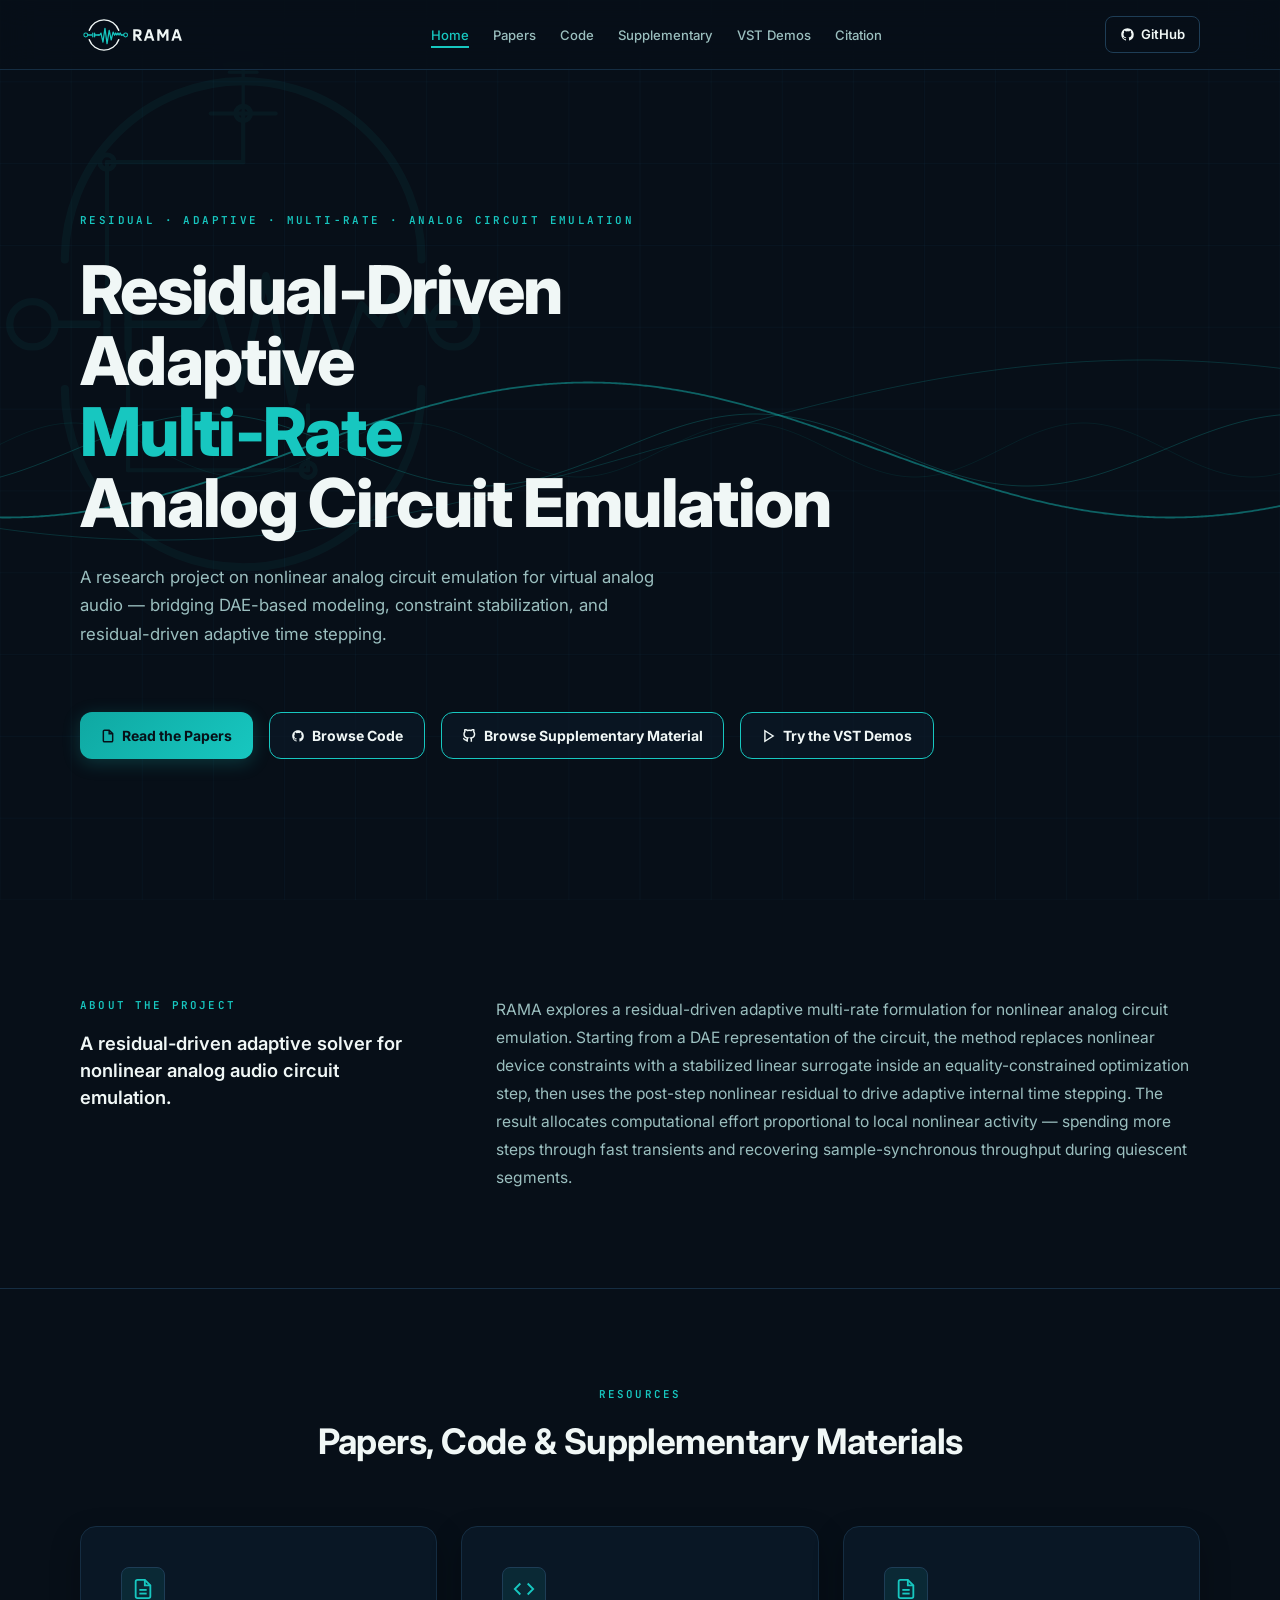
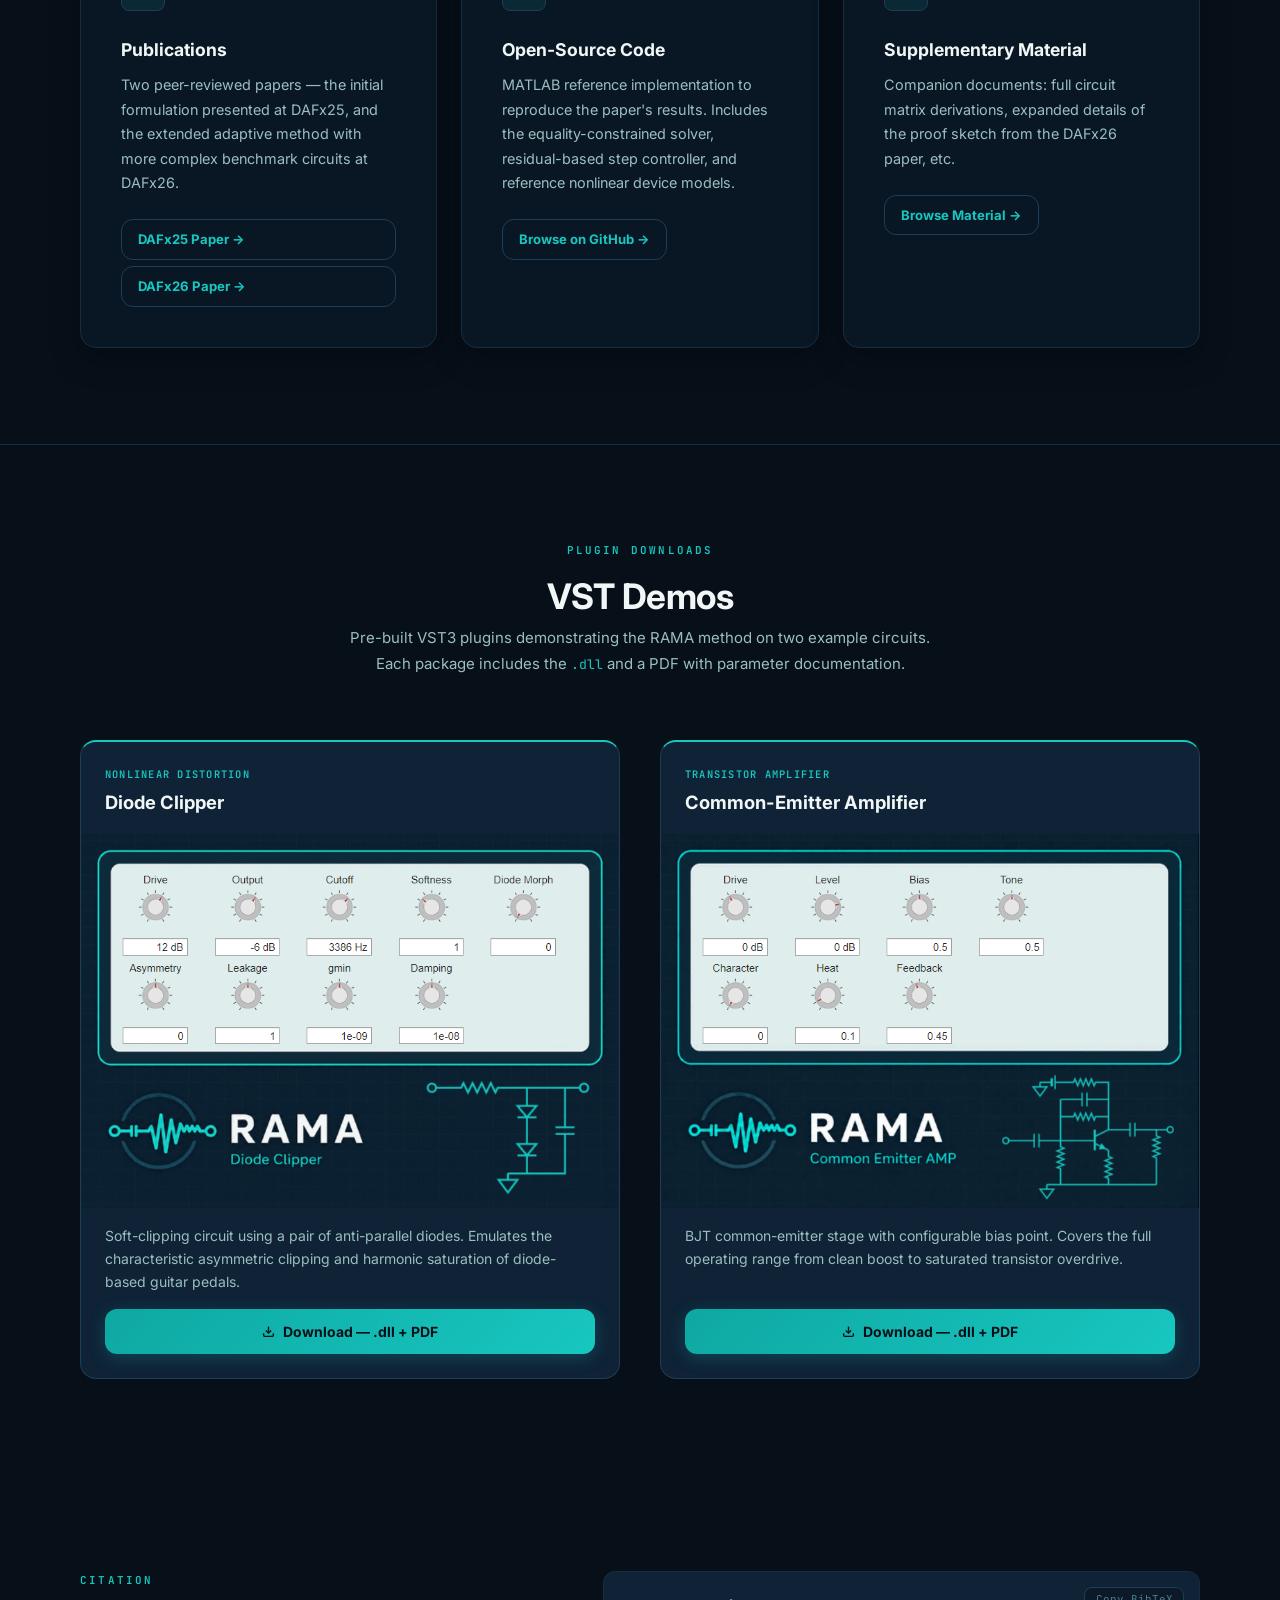
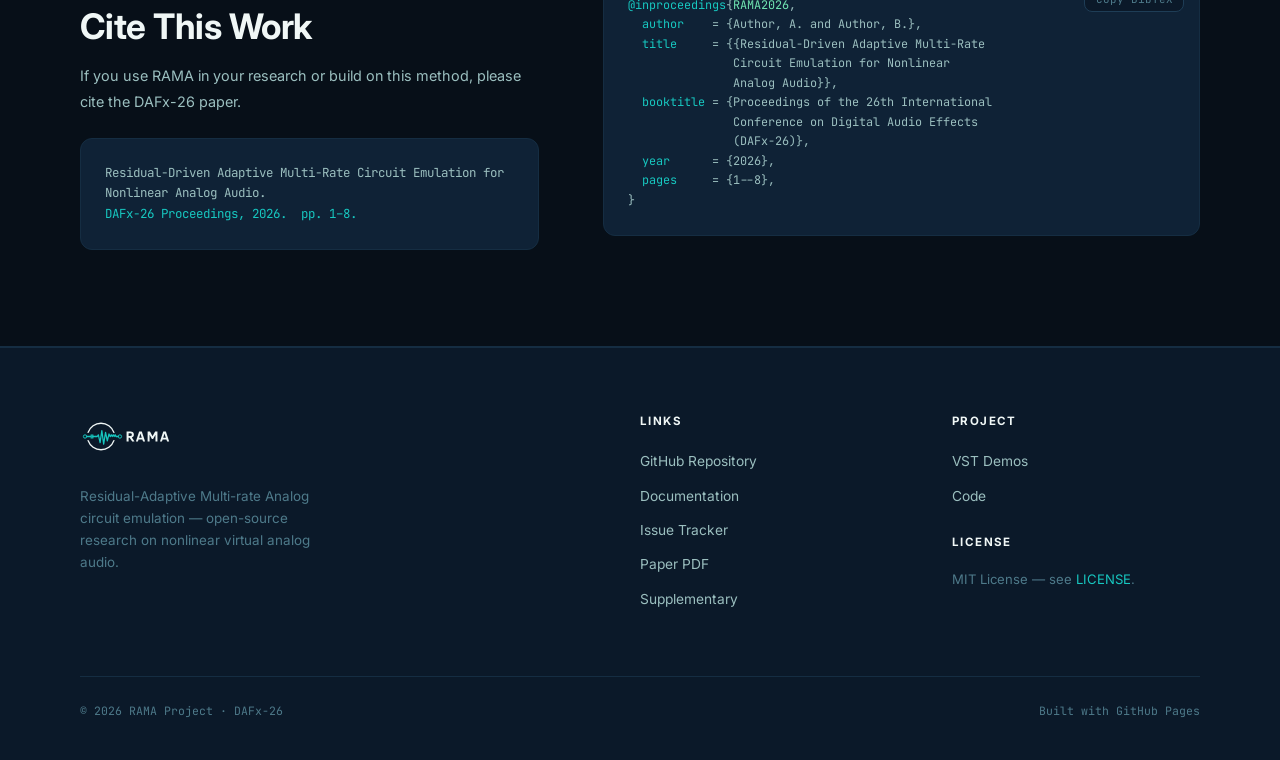
==== commit 42fe7f3f: "Fix text wrap in main title." ====
--- a/index.html
+++ b/index.html
@@ -121,7 +121,7 @@
       Residual-Driven<br>
       Adaptive<br>
       <em>Multi-Rate</em><br>
-      Analog Circuit Emulation
+      <span style="white-space:nowrap">Analog Circuit Emulation</span>
     </h1>
     <p class="hero-subtitle">
       A research project on nonlinear analog circuit emulation for virtual analog audio —
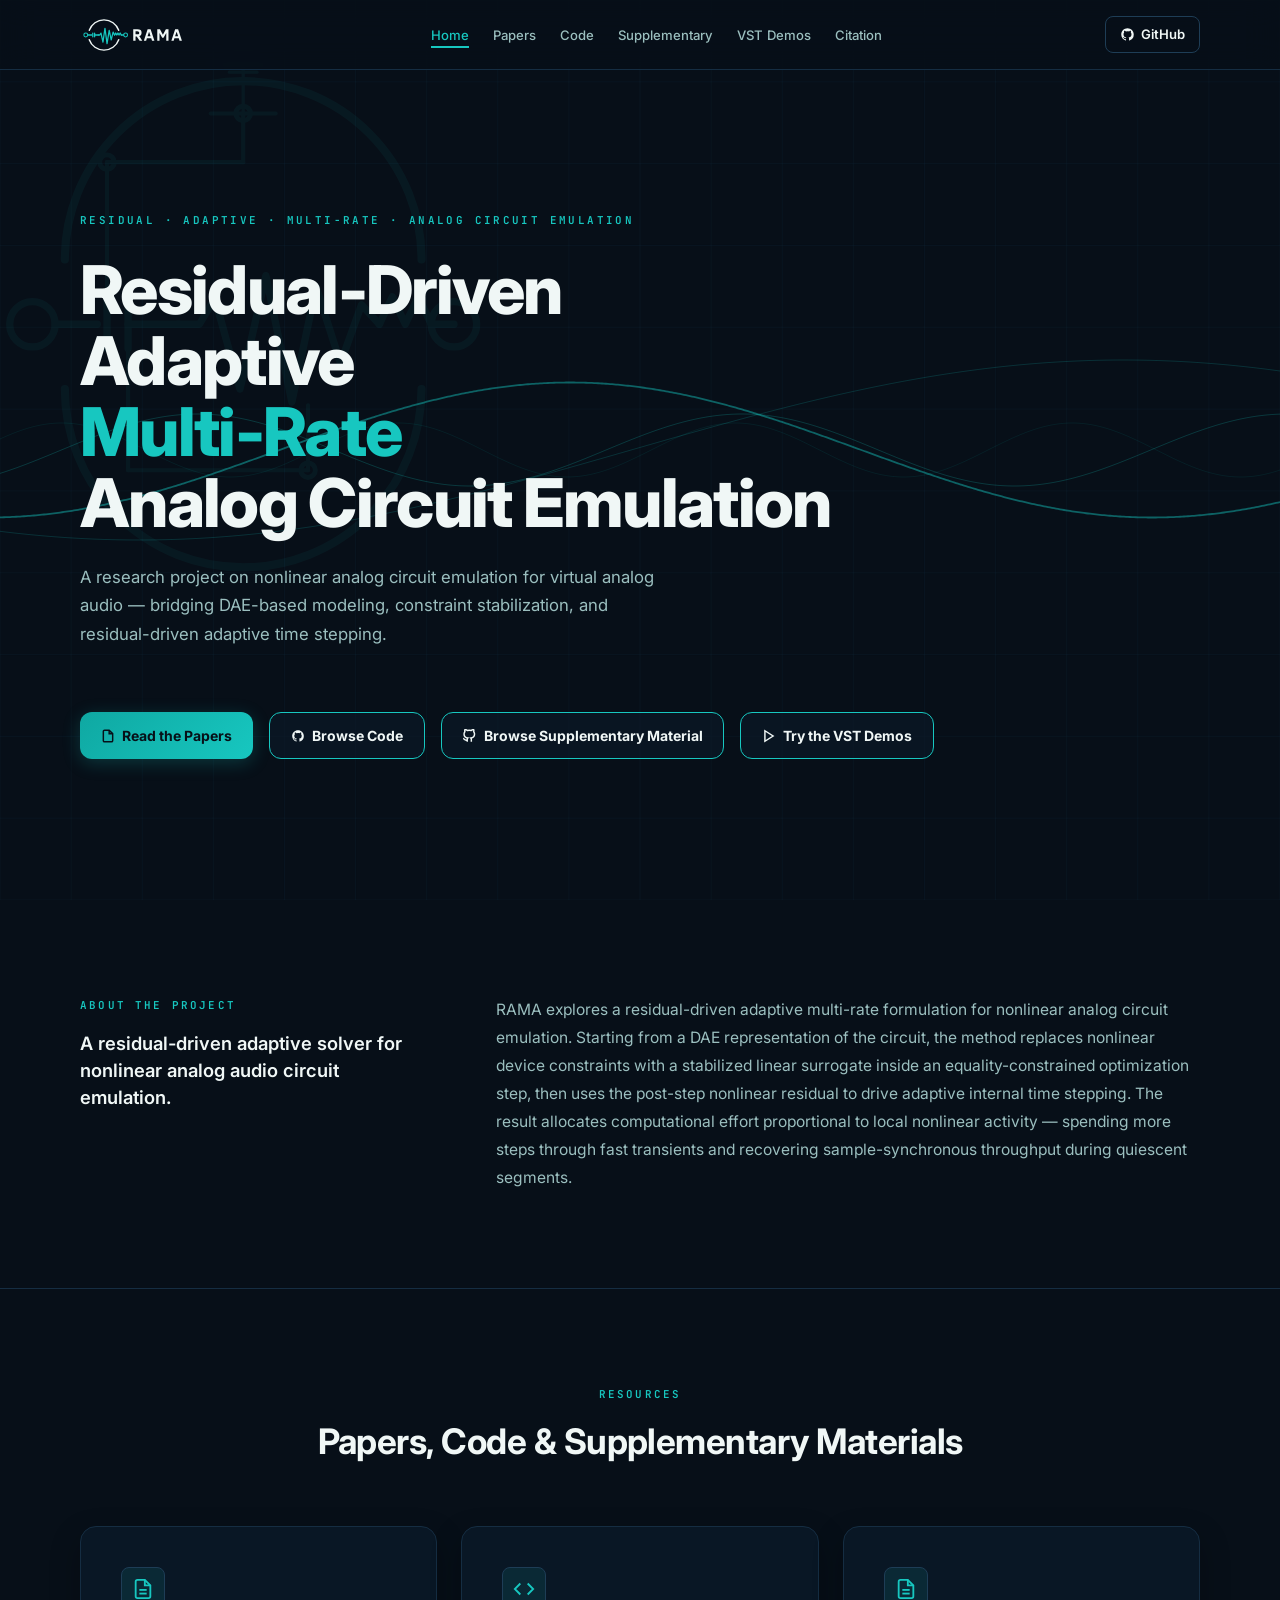
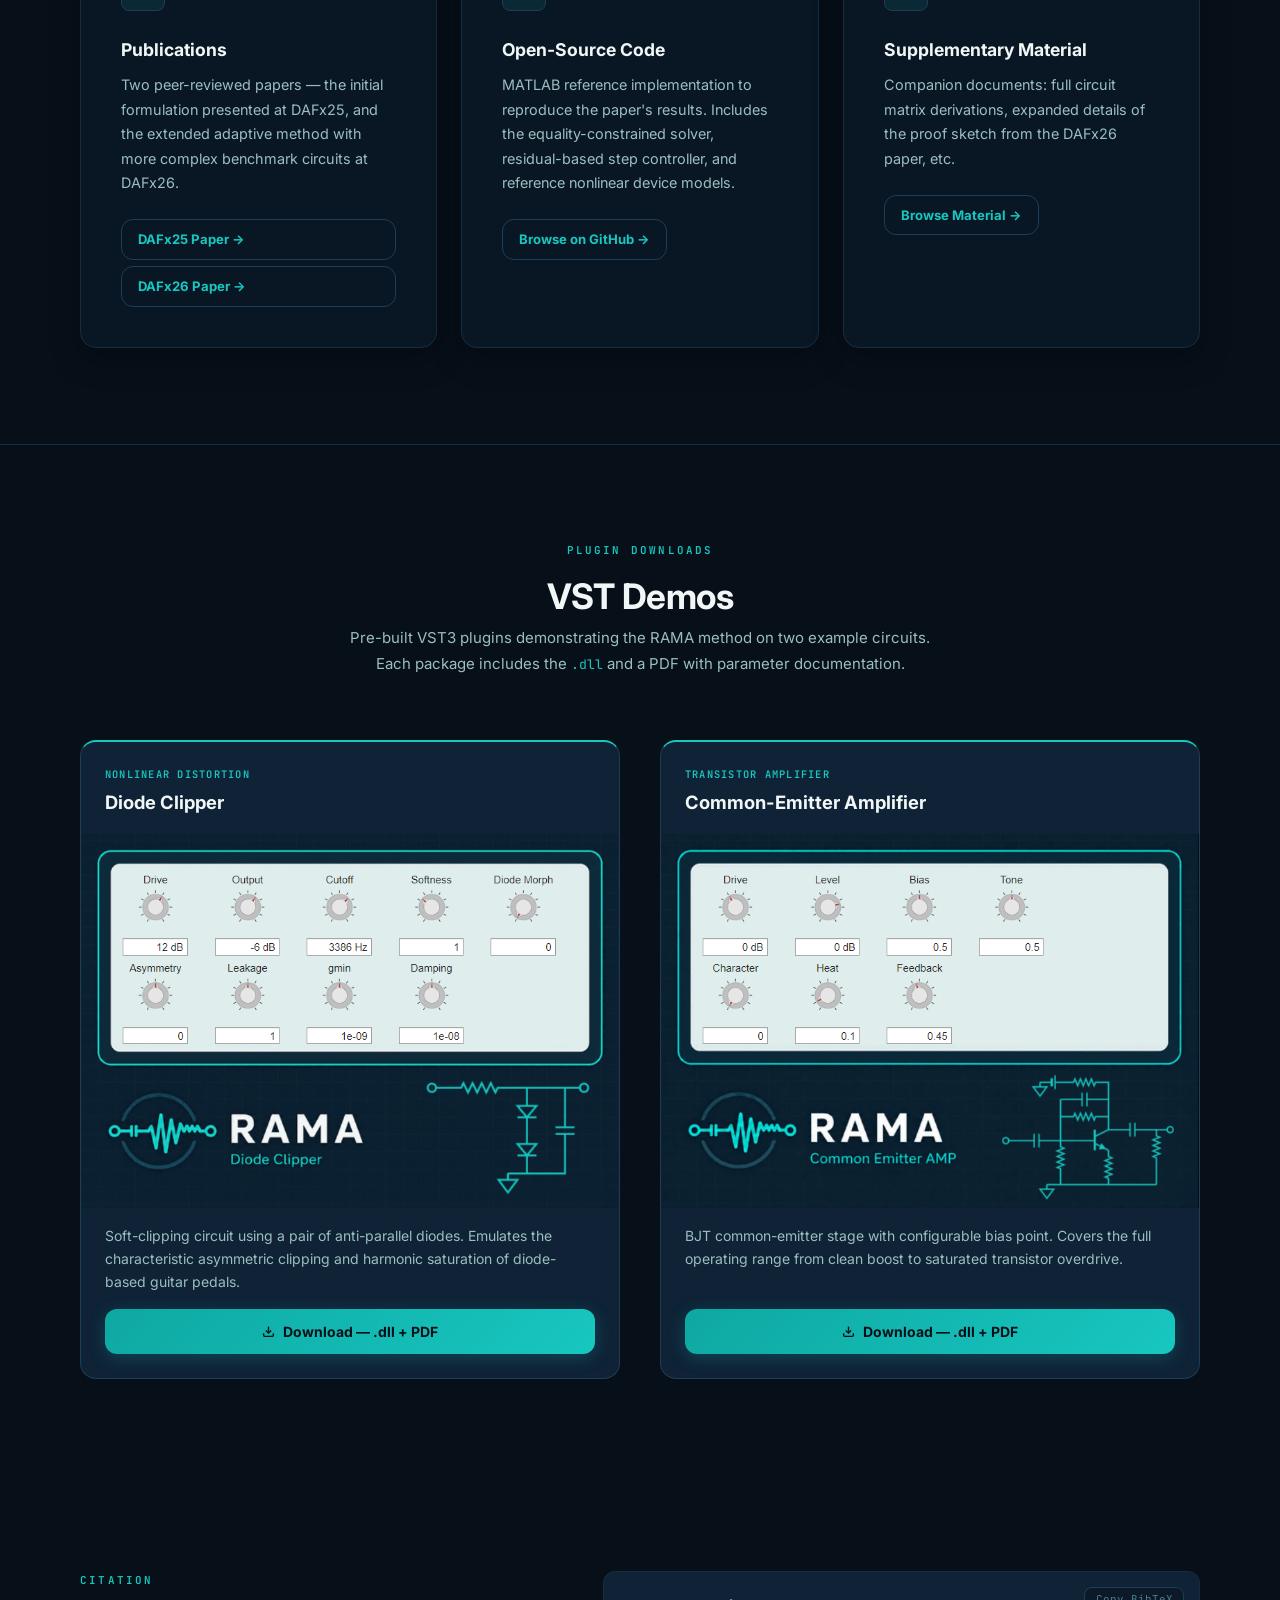
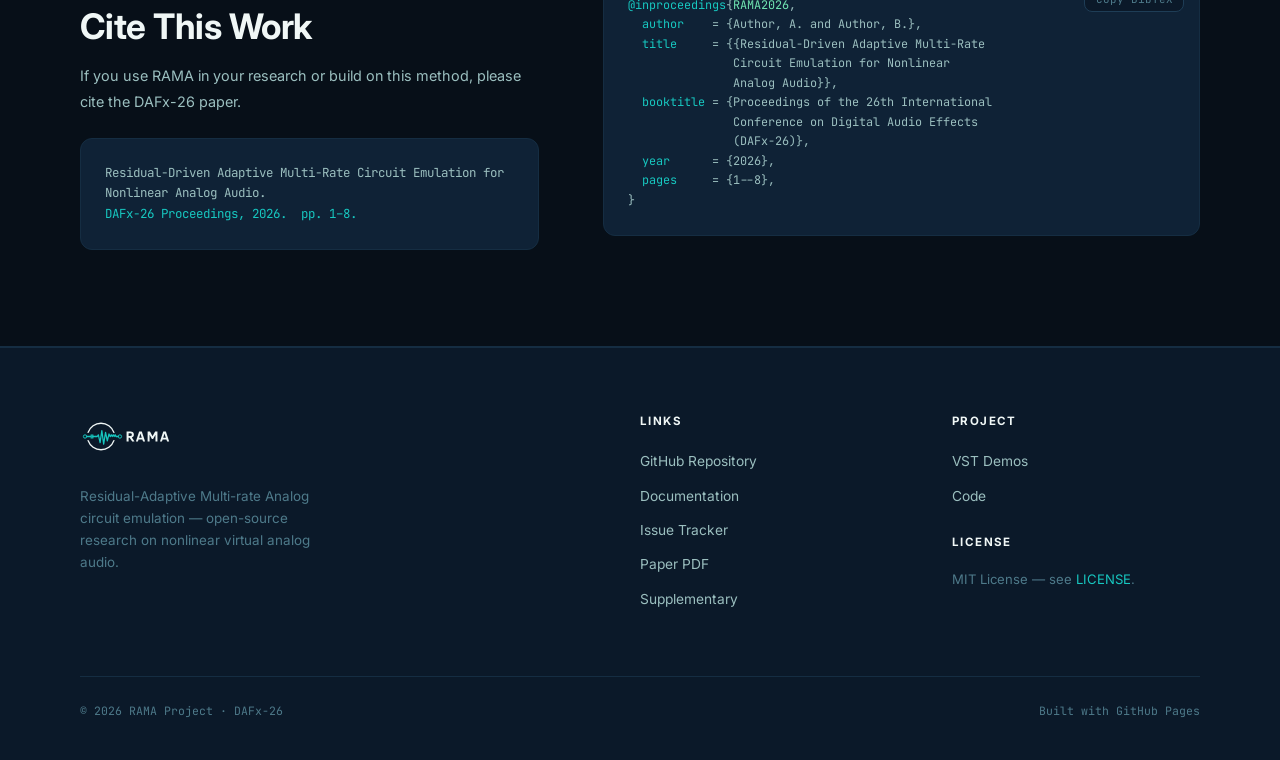
==== commit 67790b2c: "Fix broken link to code in landing page." ====
--- a/index.html
+++ b/index.html
@@ -370,7 +370,7 @@
         <p class="footer-col-title">Project</p>
         <ul class="footer-links">
           <li><a href="#demo">VST Demos</a></li>
-          <li><a href="code/">Code</a></li>
+          <li><a href="#code">Code</a></li>
         </ul>
         <p class="footer-col-title" style="margin-top:1.5rem;">License</p>
         <p style="font-size:0.82rem;color:var(--text-muted);">MIT License — see <a href="LICENSE">LICENSE</a>.</p>
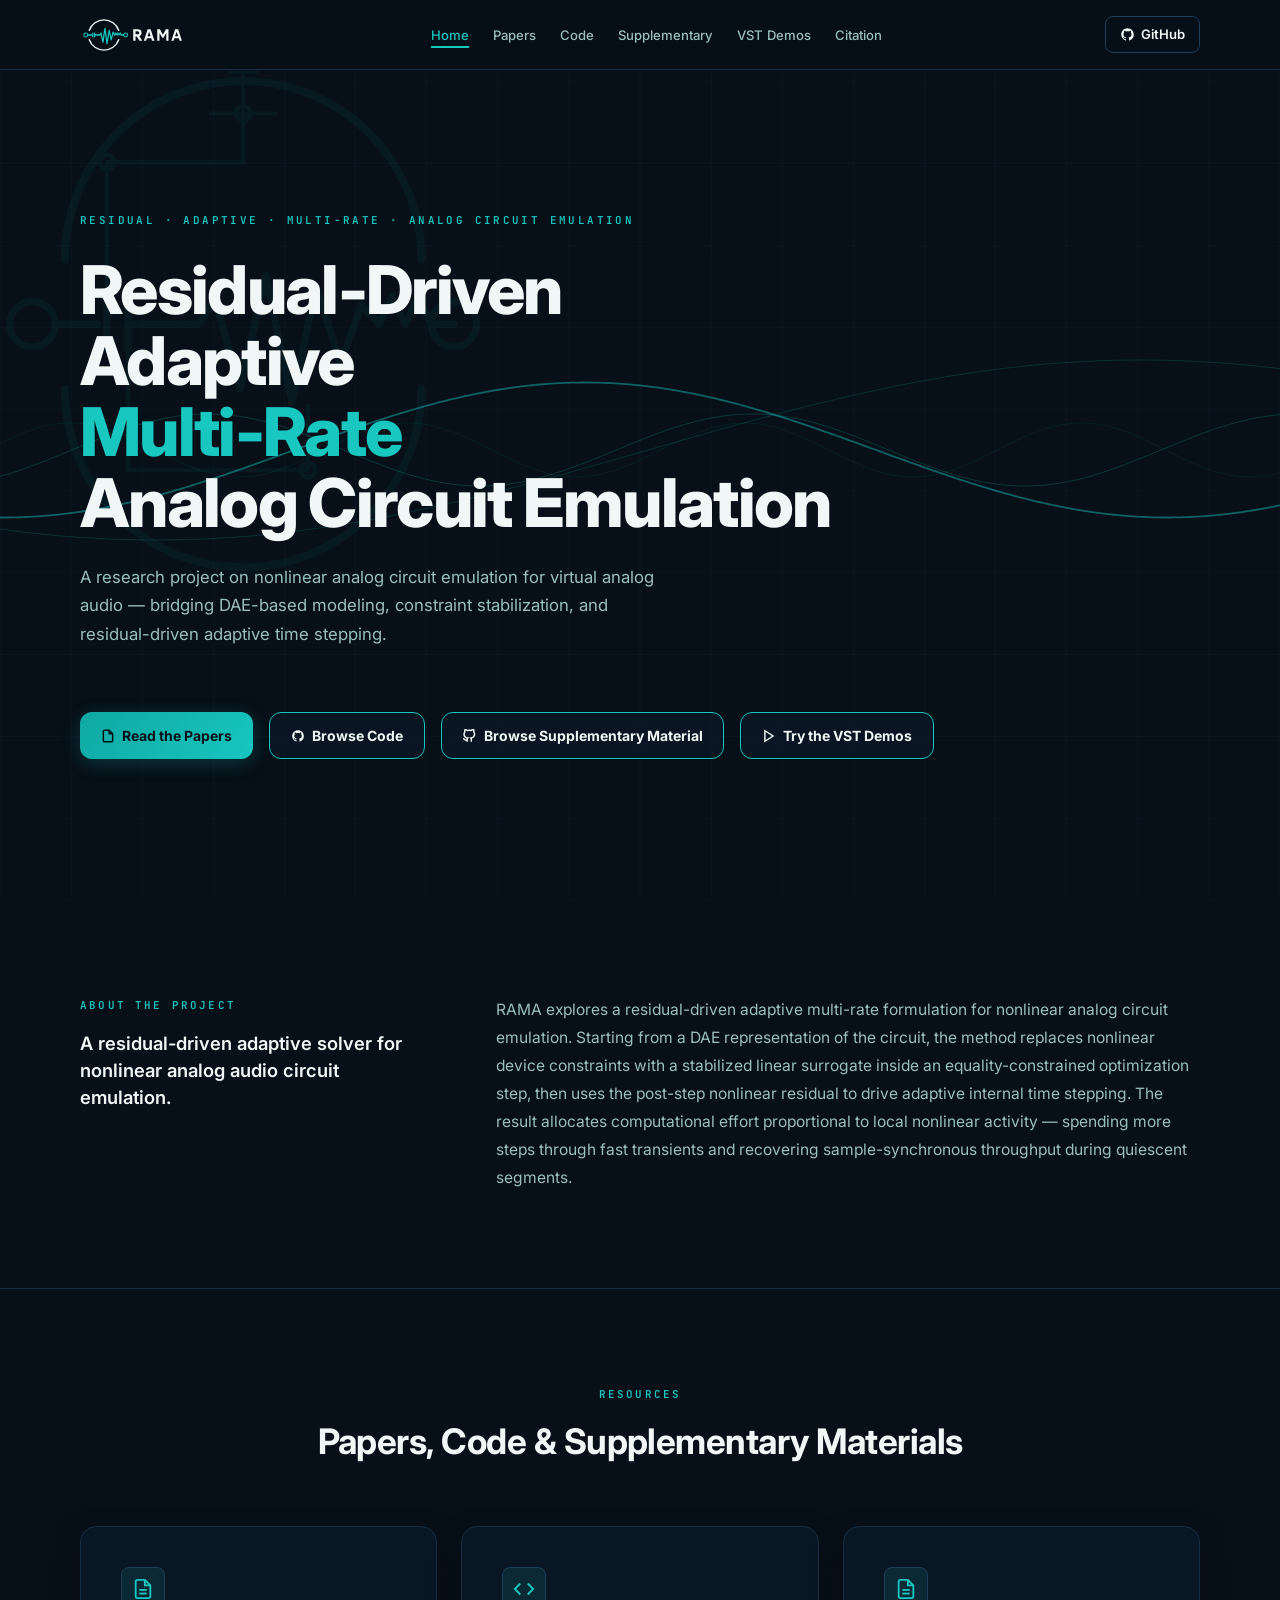
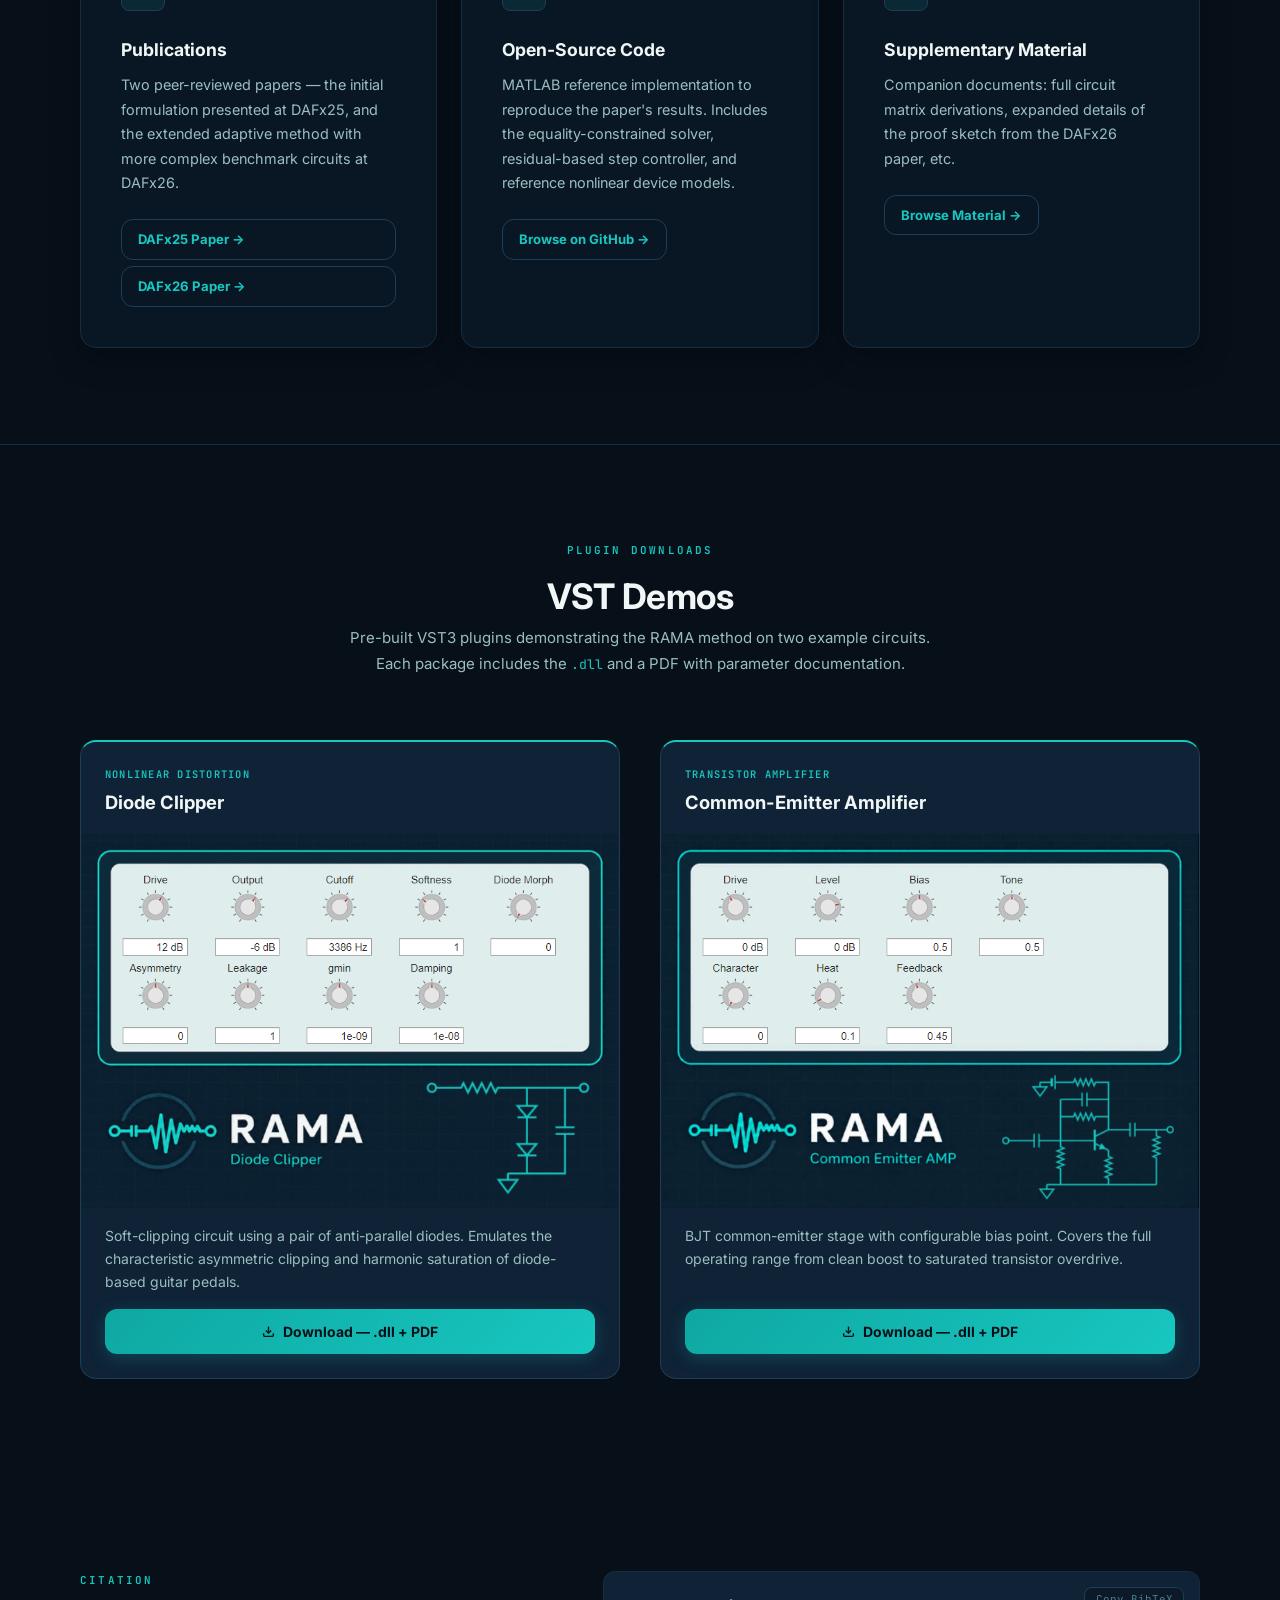
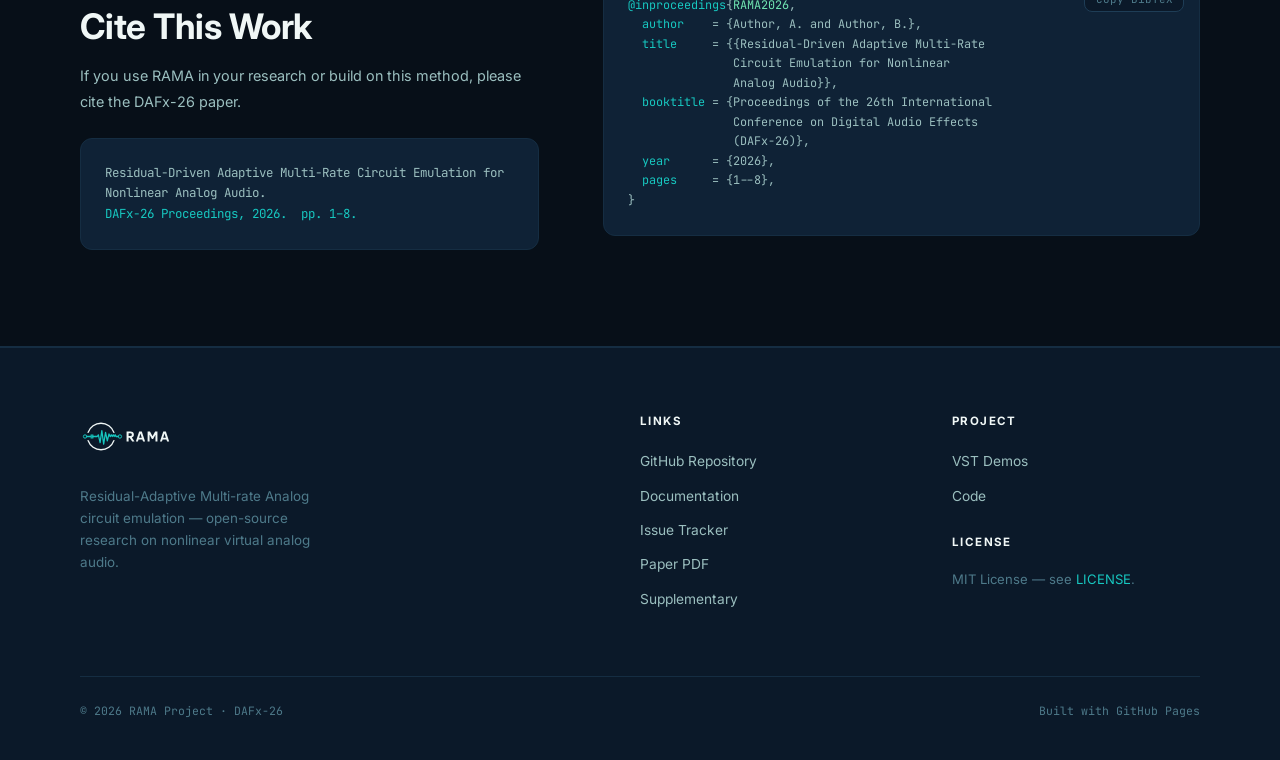
==== commit 3e6b6351: "Fixed broken link to documentation, temporarily will redirect to the code README." ====
--- a/index.html
+++ b/index.html
@@ -359,7 +359,7 @@
         <p class="footer-col-title">Links</p>
         <ul class="footer-links">
           <li><a href="https://github.com/mezea-uvg/RAMA" target="_blank" rel="noopener">GitHub Repository</a></li>
-          <li><a href="docs/">Documentation</a></li>
+          <li><a href="code/">Documentation</a></li>
           <li><a href="https://github.com/mezea-uvg/RAMA/issues" target="_blank" rel="noopener">Issue Tracker</a></li>
           <li><a href="paper/DAFx26_RAMA.pdf">Paper PDF</a></li>
           <li><a href="supplementary/">Supplementary</a></li>
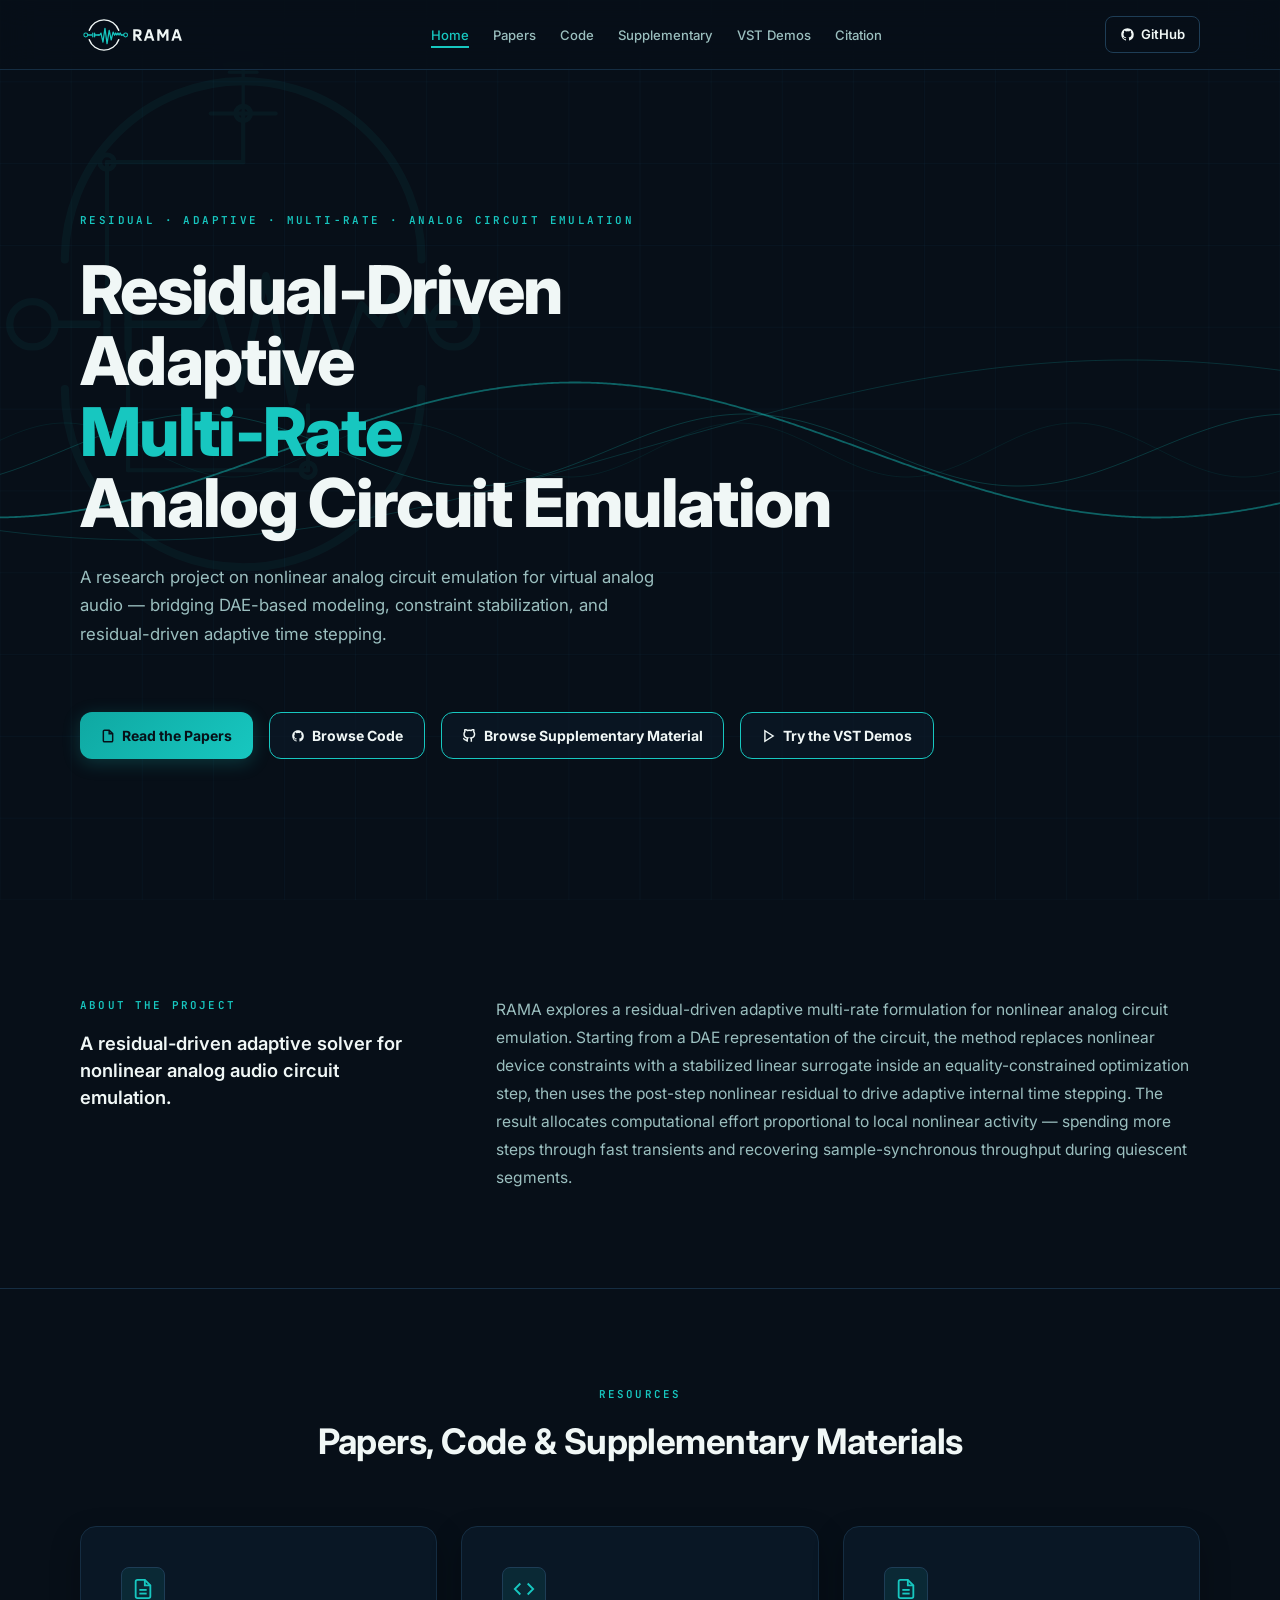
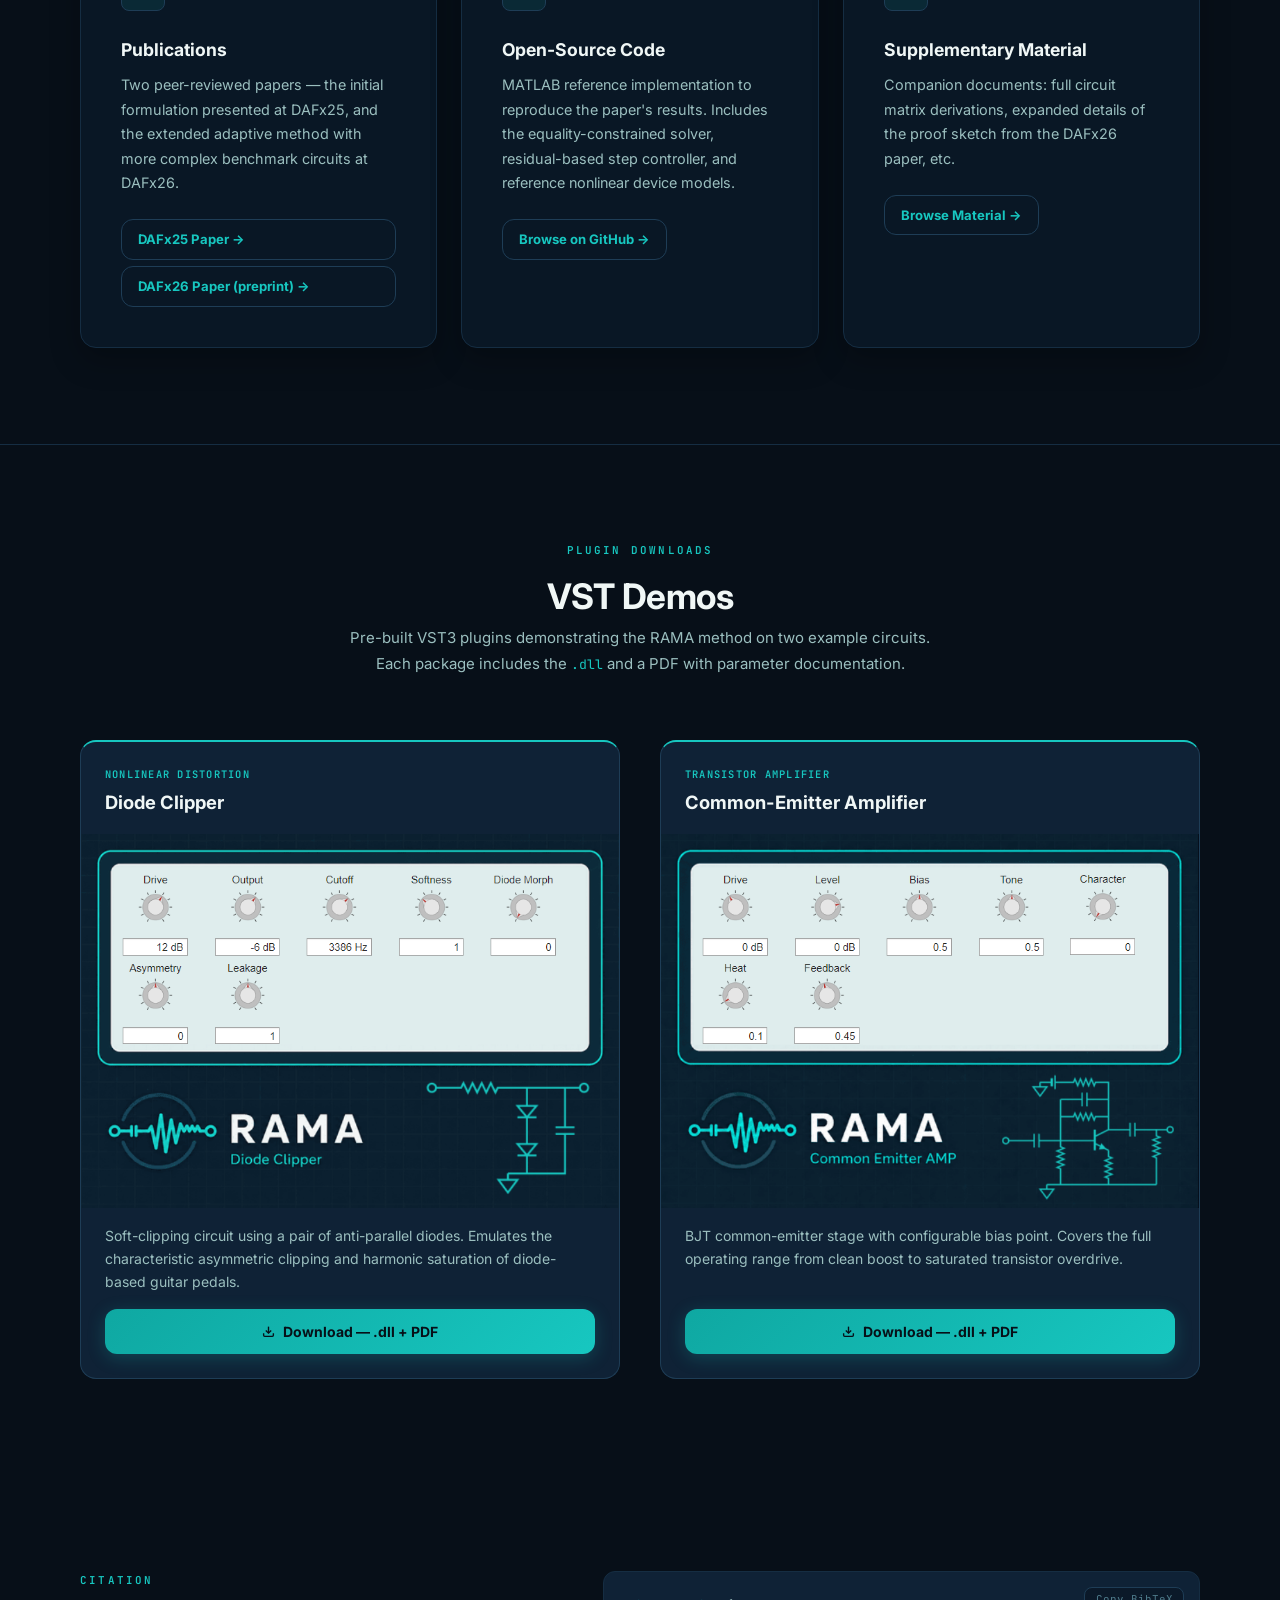
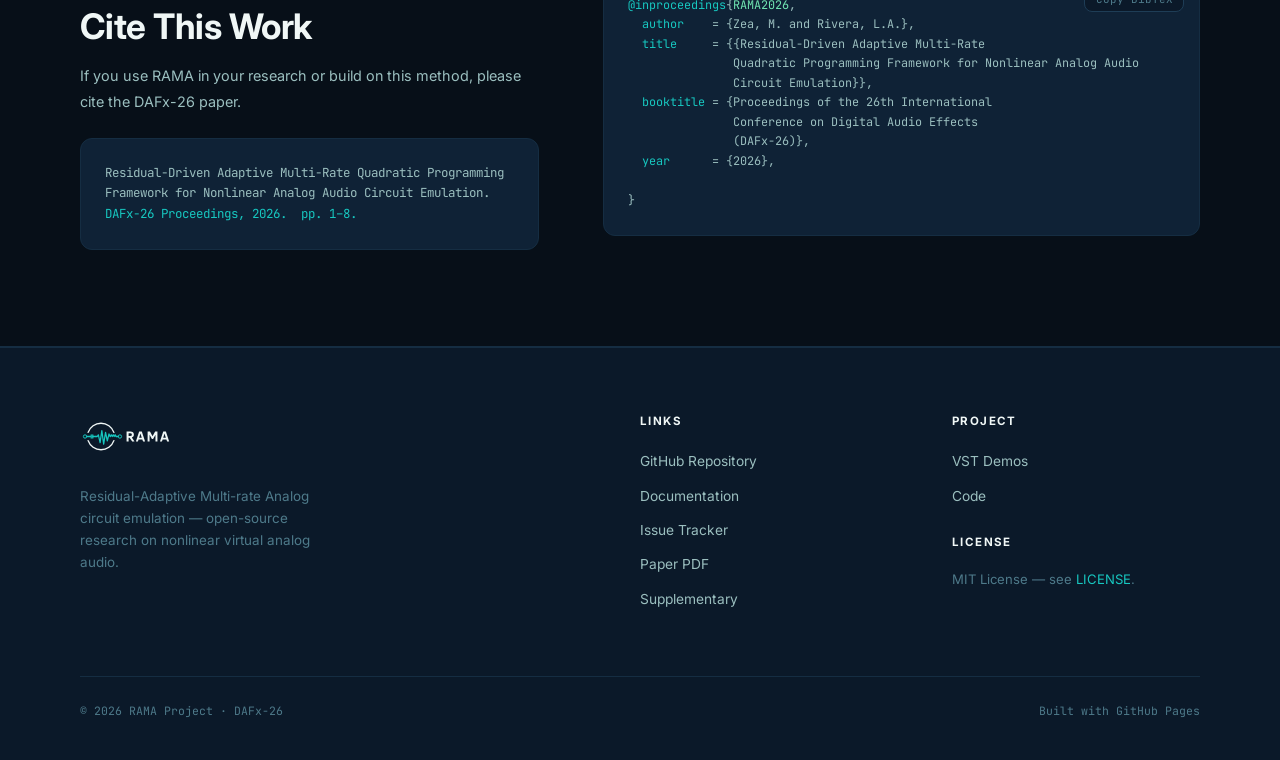
==== commit 9e7cba84: "Update VST Demo plugins and DAFx26 Paper preprint." ====
--- a/index.html
+++ b/index.html
@@ -191,7 +191,7 @@
         <p class="card-body">Two peer-reviewed papers — the initial formulation presented at DAFx25, and the extended adaptive method with more complex benchmark circuits at DAFx26.</p>
         <div style="display:flex;flex-direction:column;gap:0.4rem;">
           <a href="paper/DAFx25_paper_45.pdf" class="btn btn-ghost">DAFx25 Paper →</a>
-          <a href="paper/DAFx26_RAMA.pdf" class="btn btn-ghost">DAFx26 Paper →</a>
+          <a href="paper/DAFx26_preprint.pdf" class="btn btn-ghost">DAFx26 Paper (preprint) →</a>
         </div>
       </div>
 
@@ -298,29 +298,29 @@
           If you use RAMA in your research or build on this method, please cite the DAFx-26 paper.
         </p>
         <div class="citation-meta">
-          Residual-Driven Adaptive Multi-Rate Circuit Emulation for Nonlinear Analog Audio.<br>
+          Residual-Driven Adaptive Multi-Rate Quadratic Programming Framework for Nonlinear Analog Audio Circuit Emulation.<br>
           <span class="teal">DAFx-26 Proceedings, 2026. &nbsp;pp. 1–8.</span>
         </div>
       </div>
       <div class="bibtex-wrap">
         <pre class="bibtex-block"><span class="bk">@inproceedings</span>{<span class="bv">RAMA2026</span>,
-  <span class="bk">author</span>    = {Author, A. and Author, B.},
+  <span class="bk">author</span>    = {Zea, M. and Rivera, L.A.},
   <span class="bk">title</span>     = {{Residual-Driven Adaptive Multi-Rate
-               Circuit Emulation for Nonlinear
-               Analog Audio}},
+               Quadratic Programming Framework for Nonlinear Analog Audio
+               Circuit Emulation}},
   <span class="bk">booktitle</span> = {Proceedings of the 26th International
                Conference on Digital Audio Effects
                (DAFx-26)},
   <span class="bk">year</span>      = {2026},
-  <span class="bk">pages</span>     = {1--8},
+  <!-- <span class="bk">pages</span>     = {1--8}, -->
 }</pre>
         <button class="copy-btn" aria-label="Copy BibTeX to clipboard">Copy BibTeX</button>
         <pre class="bibtex-raw">@inproceedings{RAMA2026,
-  author    = {Author, A. and Author, B.},
-  title     = {{Residual-Driven Adaptive Multi-Rate Circuit Emulation for Nonlinear Analog Audio}},
+  author    = {Zea, M. and Rivera, L.A.},
+  title     = {{Residual-Driven Adaptive Multi-Rate Quadratic Programming Framework for Nonlinear Analog Audio Circuit Emulation}},
   booktitle = {Proceedings of the 26th International Conference on Digital Audio Effects (DAFx-26)},
   year      = {2026},
-  pages     = {1--8},
+  <!-- pages     = {1--8}, -->
 }</pre>
       </div>
     </div>
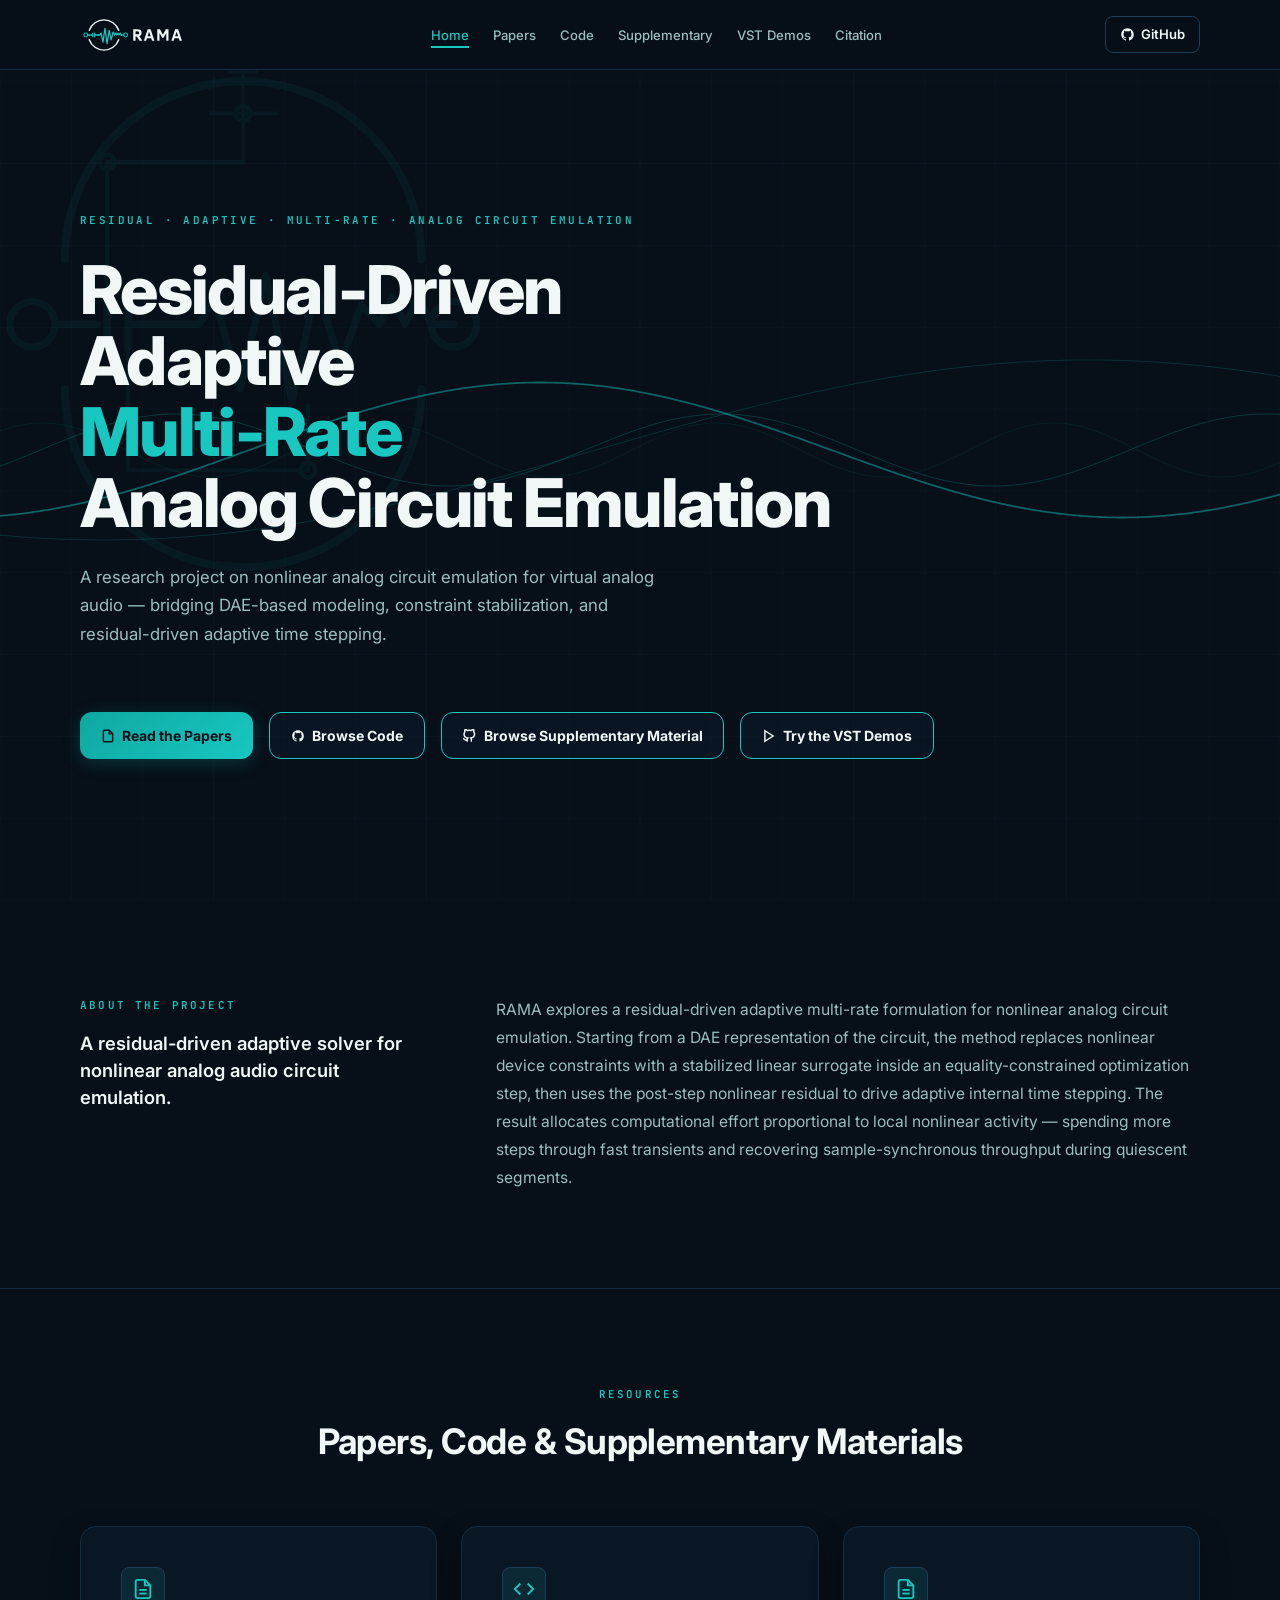
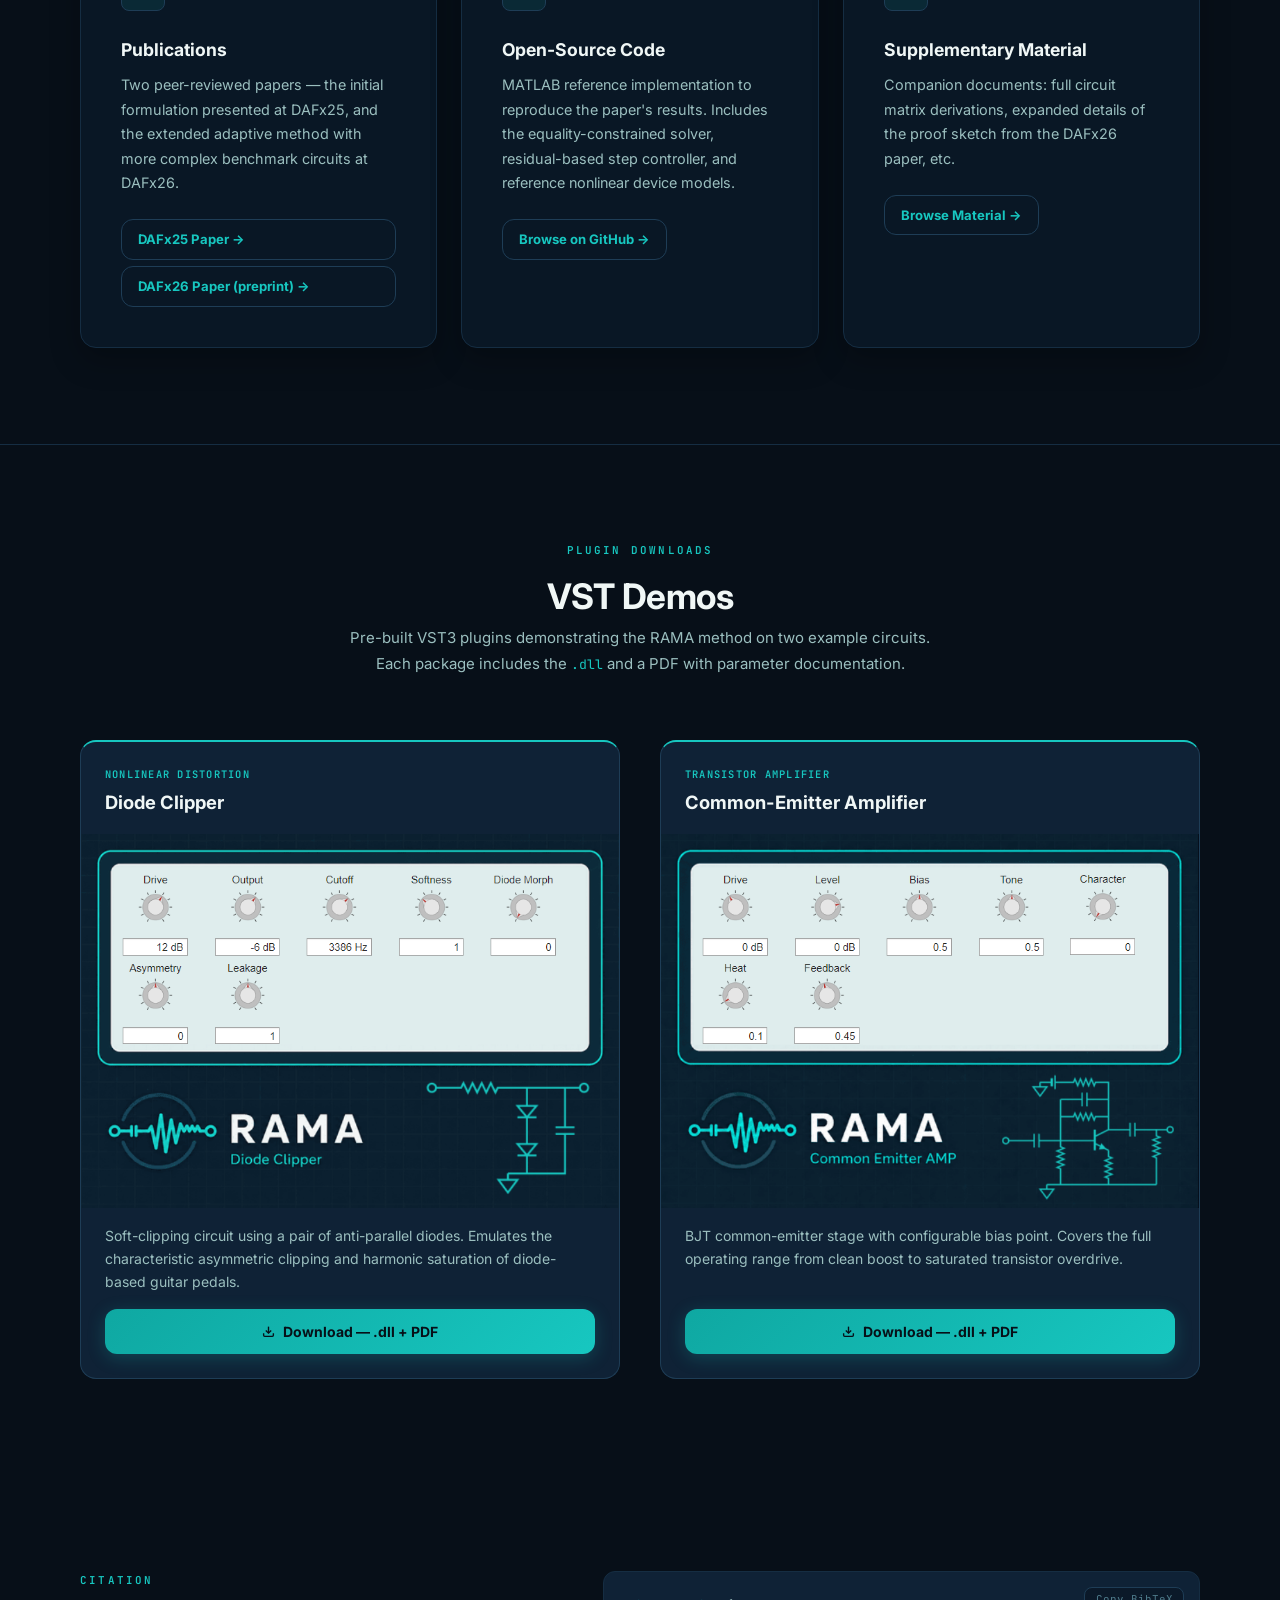
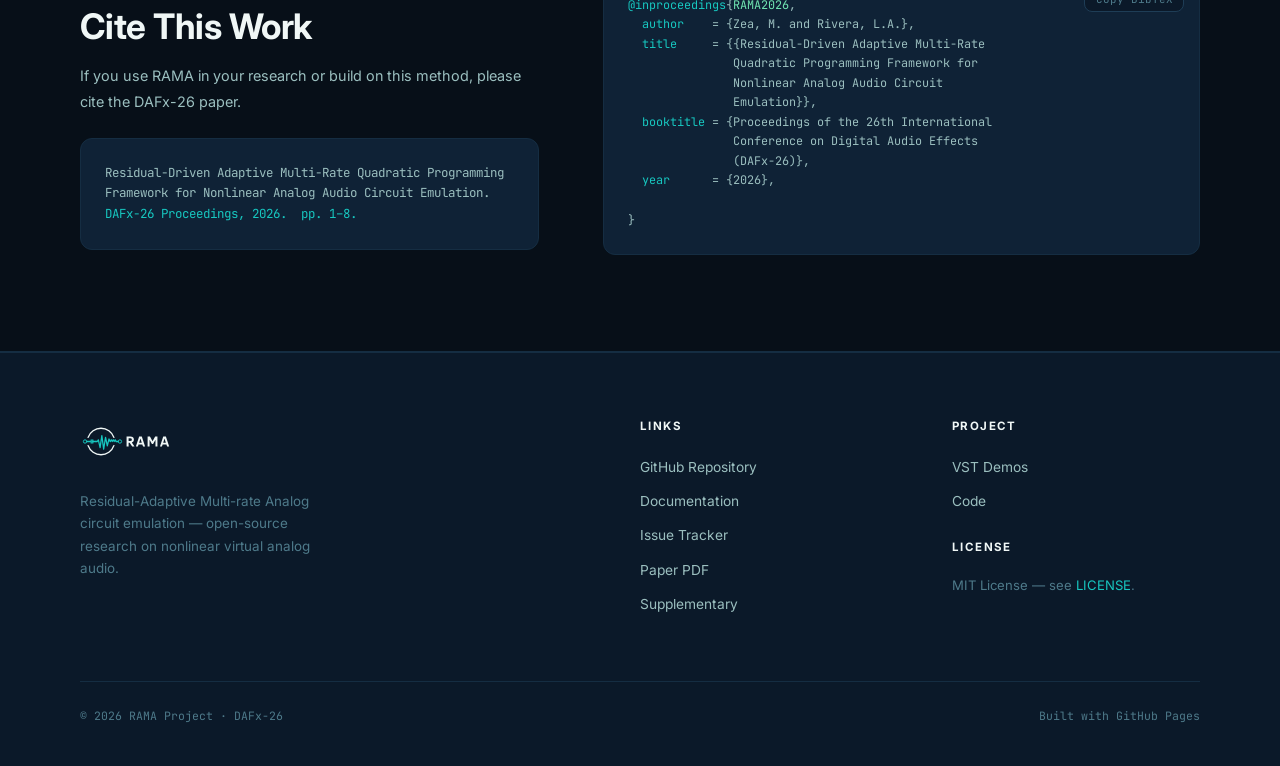
==== commit 320f8245: "Fix bibtex info formatting." ====
--- a/index.html
+++ b/index.html
@@ -306,8 +306,9 @@
         <pre class="bibtex-block"><span class="bk">@inproceedings</span>{<span class="bv">RAMA2026</span>,
   <span class="bk">author</span>    = {Zea, M. and Rivera, L.A.},
   <span class="bk">title</span>     = {{Residual-Driven Adaptive Multi-Rate
-               Quadratic Programming Framework for Nonlinear Analog Audio
-               Circuit Emulation}},
+               Quadratic Programming Framework for  
+               Nonlinear Analog Audio Circuit 
+               Emulation}},
   <span class="bk">booktitle</span> = {Proceedings of the 26th International
                Conference on Digital Audio Effects
                (DAFx-26)},
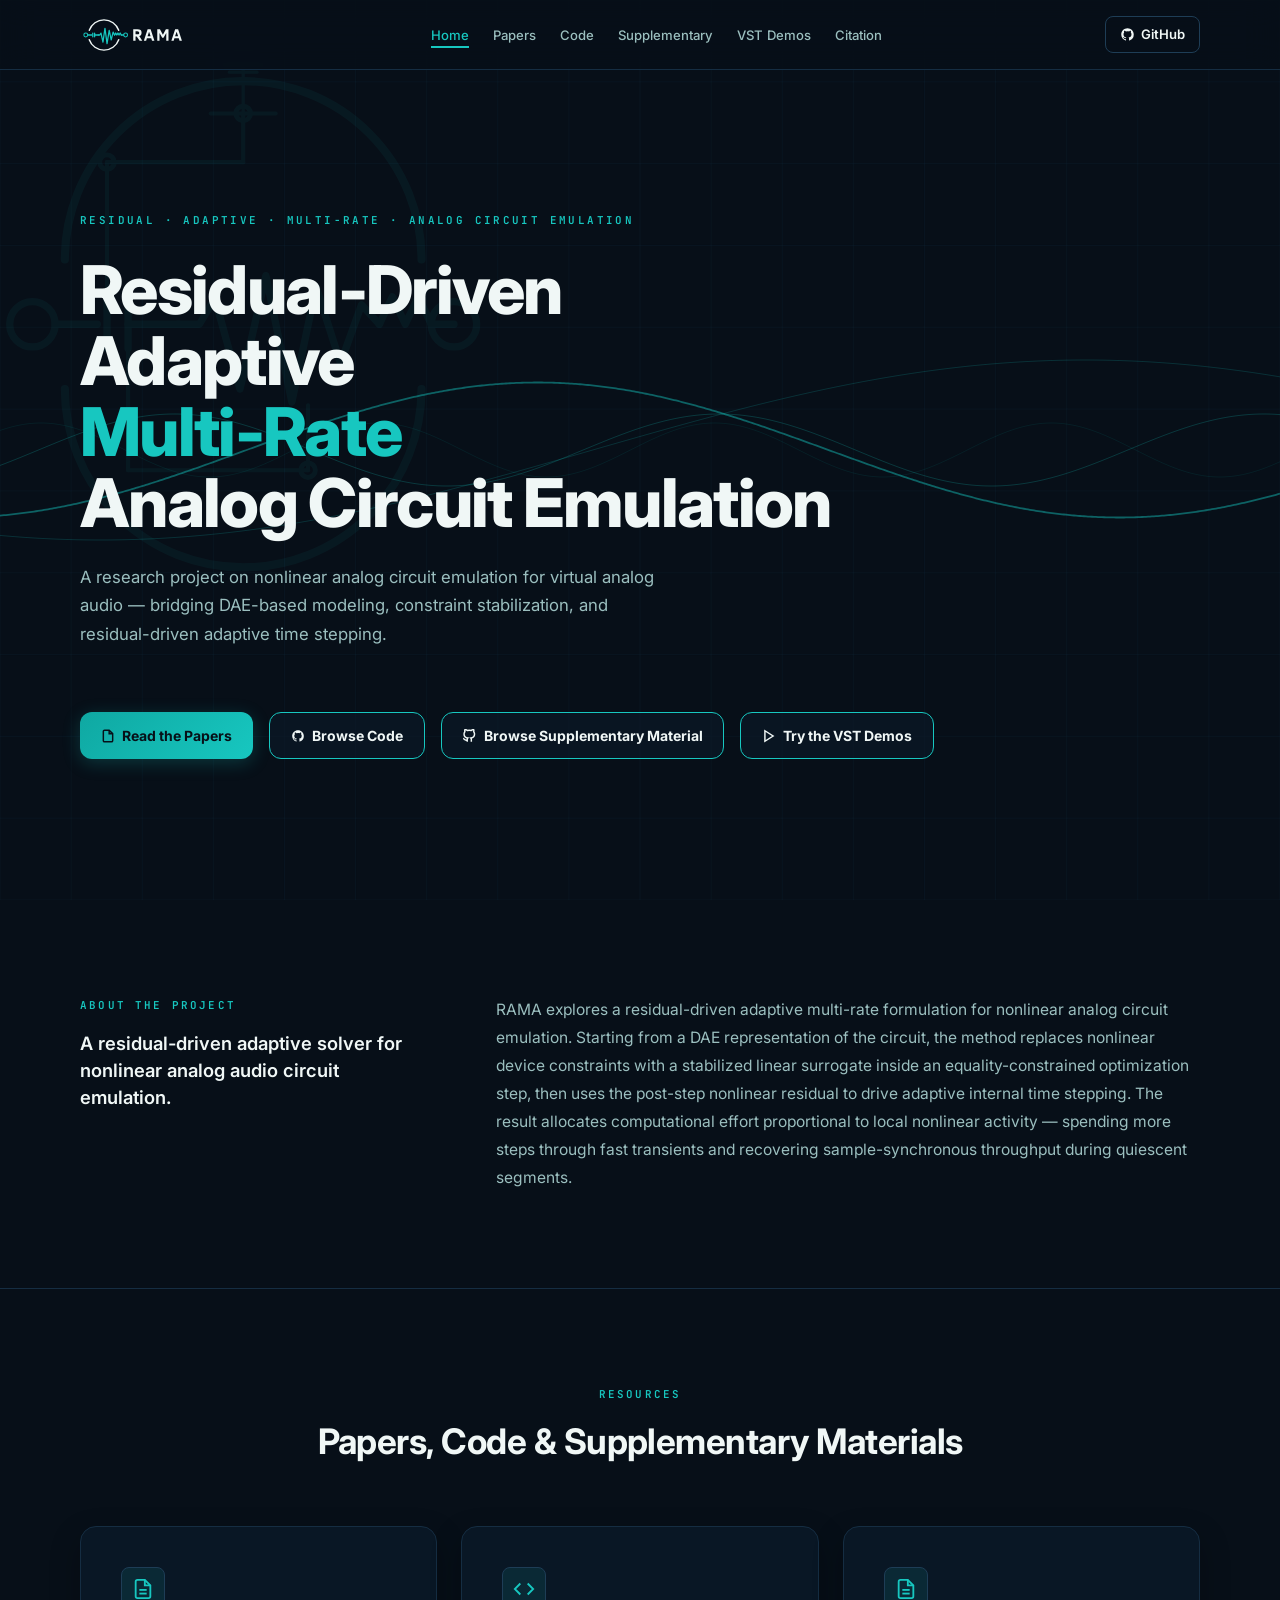
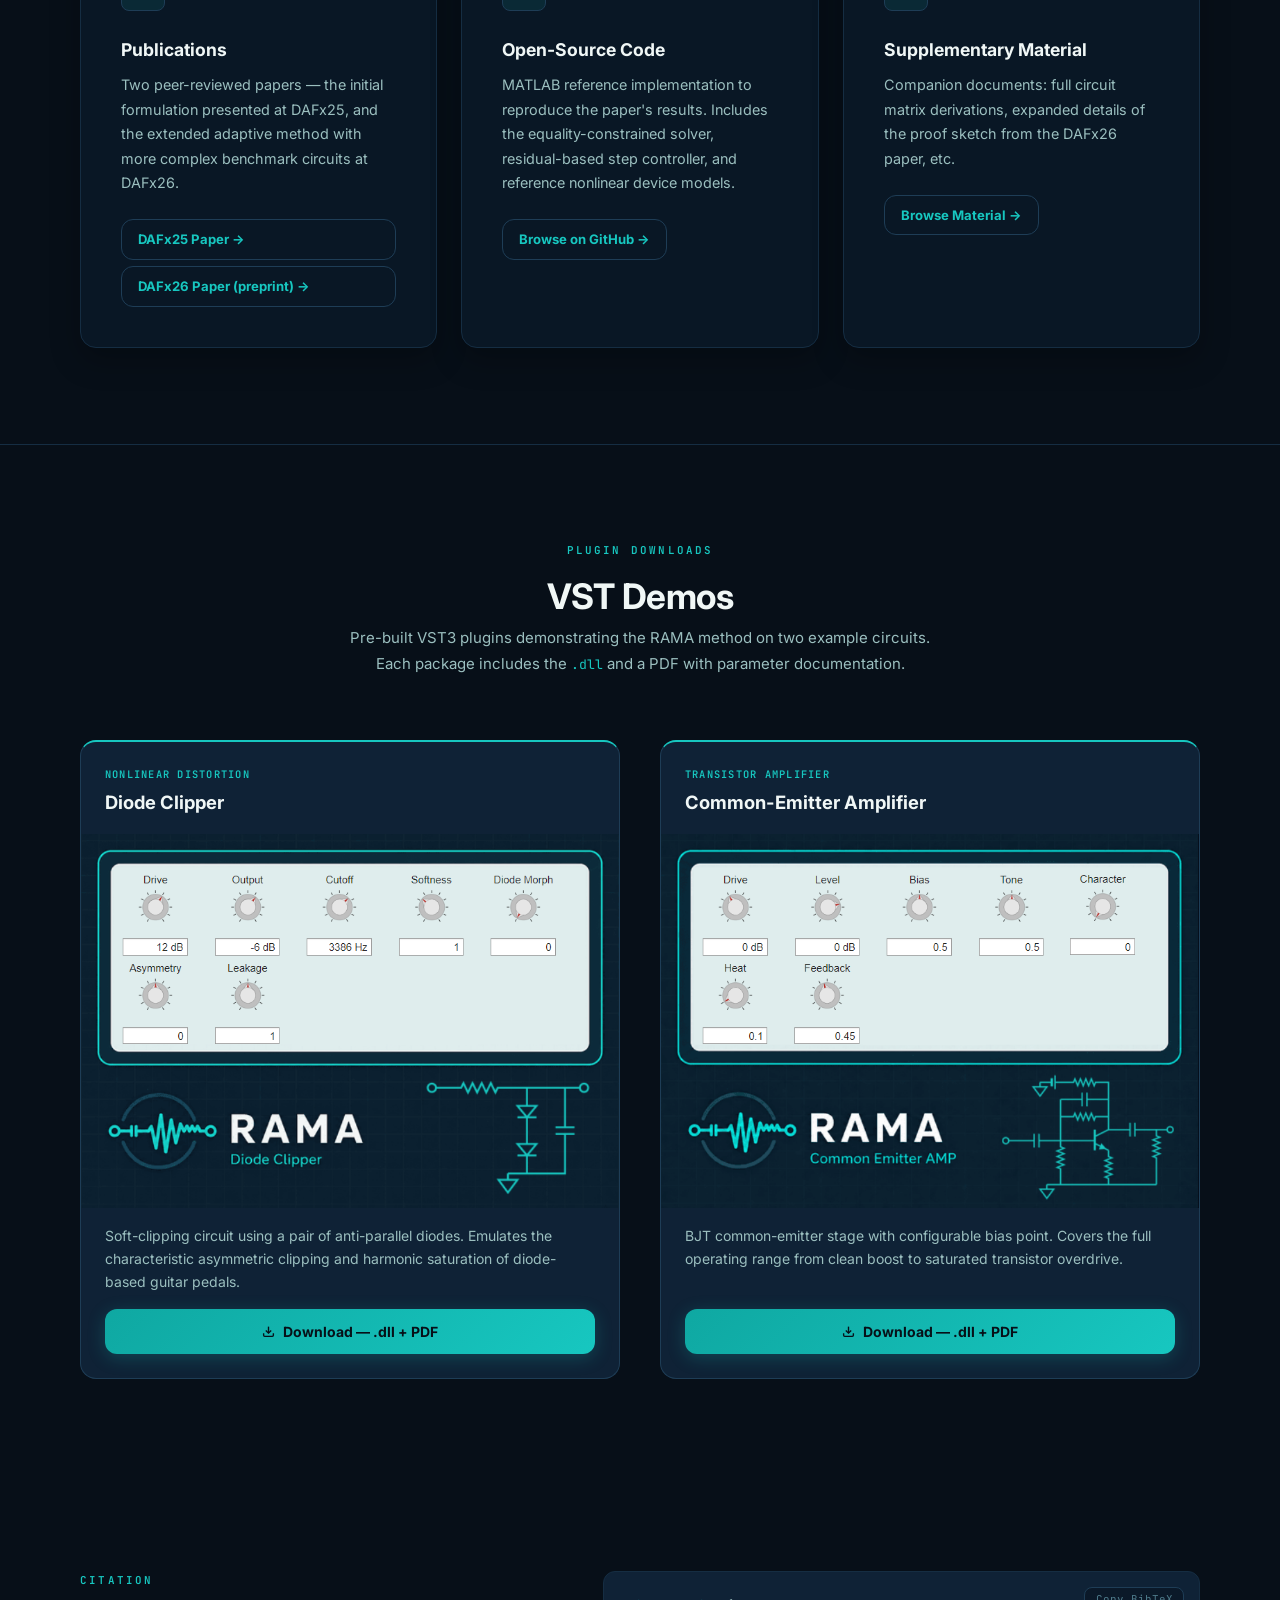
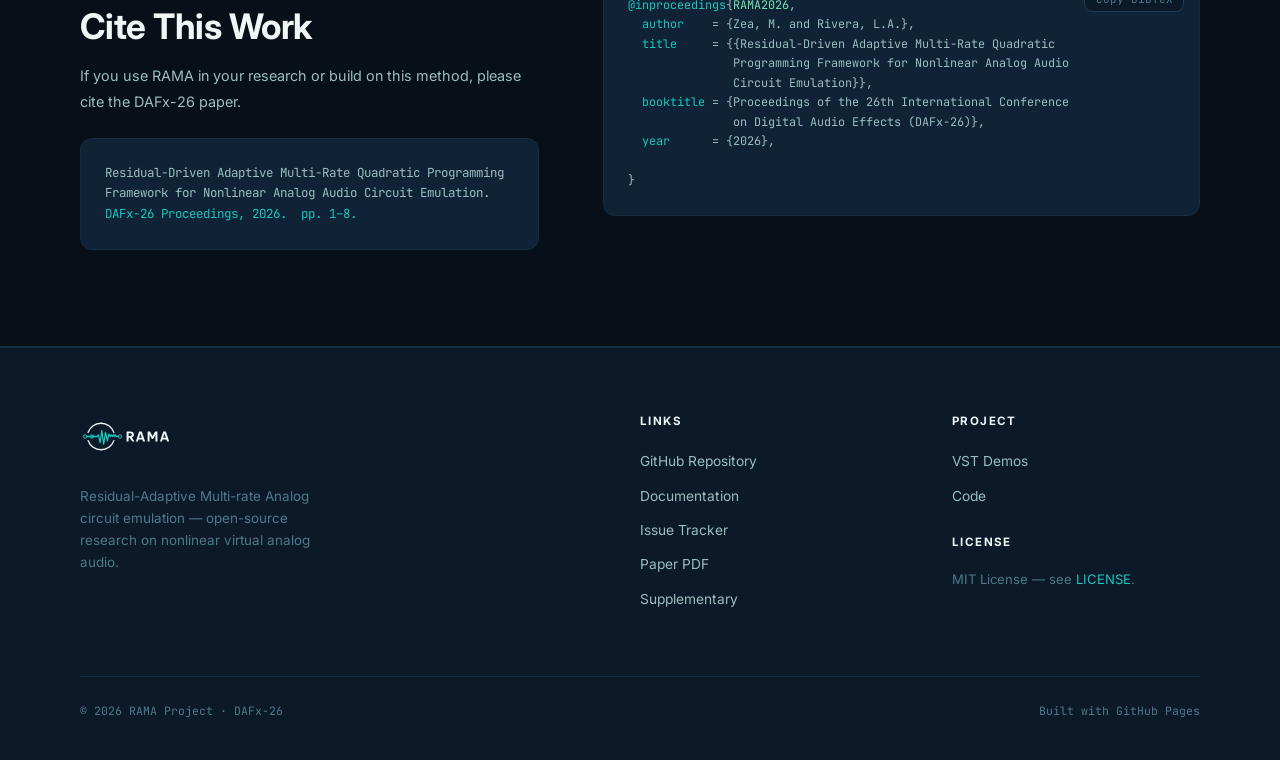
==== commit 42302886: "Fix bibtex info formatting." ====
--- a/index.html
+++ b/index.html
@@ -305,13 +305,11 @@
       <div class="bibtex-wrap">
         <pre class="bibtex-block"><span class="bk">@inproceedings</span>{<span class="bv">RAMA2026</span>,
   <span class="bk">author</span>    = {Zea, M. and Rivera, L.A.},
-  <span class="bk">title</span>     = {{Residual-Driven Adaptive Multi-Rate
-               Quadratic Programming Framework for  
-               Nonlinear Analog Audio Circuit 
-               Emulation}},
-  <span class="bk">booktitle</span> = {Proceedings of the 26th International
-               Conference on Digital Audio Effects
-               (DAFx-26)},
+  <span class="bk">title</span>     = {{Residual-Driven Adaptive Multi-Rate Quadratic 
+               Programming Framework for Nonlinear Analog Audio 
+               Circuit Emulation}},
+  <span class="bk">booktitle</span> = {Proceedings of the 26th International Conference 
+               on Digital Audio Effects (DAFx-26)},
   <span class="bk">year</span>      = {2026},
   <!-- <span class="bk">pages</span>     = {1--8}, -->
 }</pre>
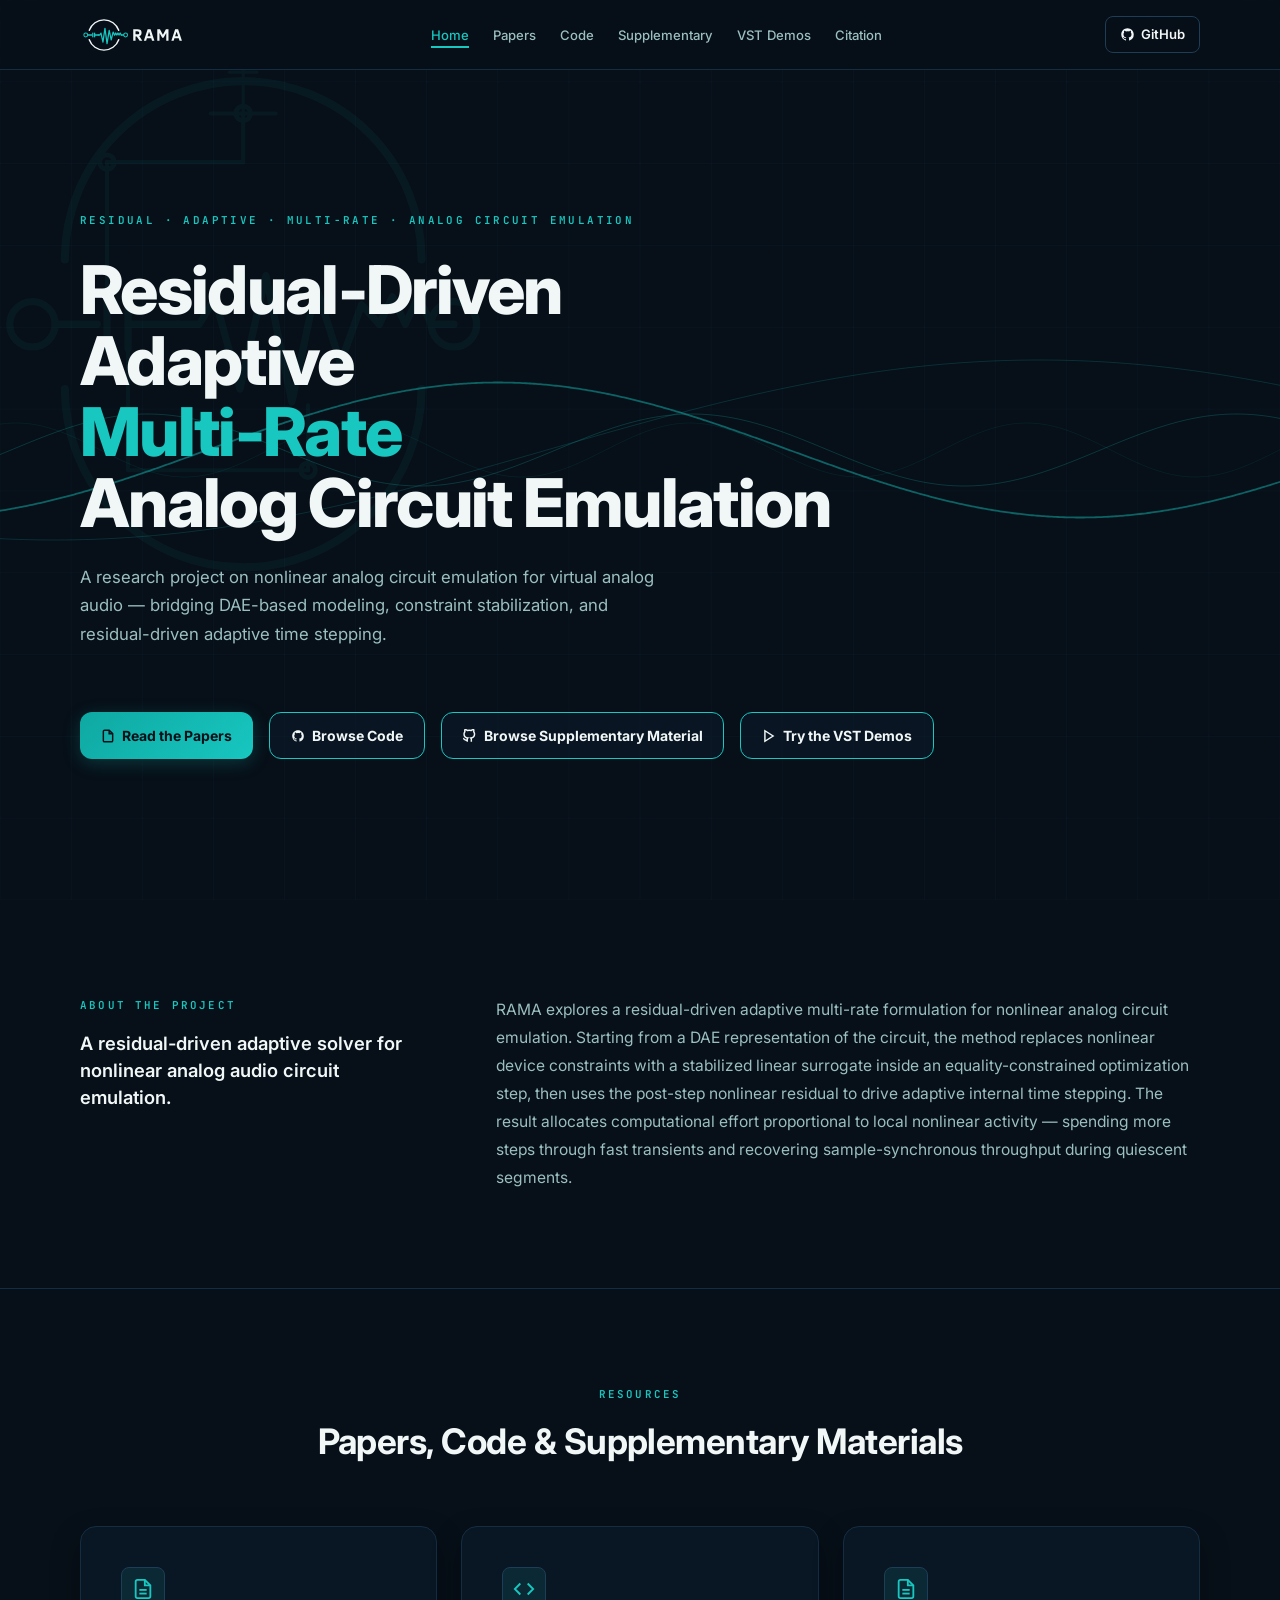
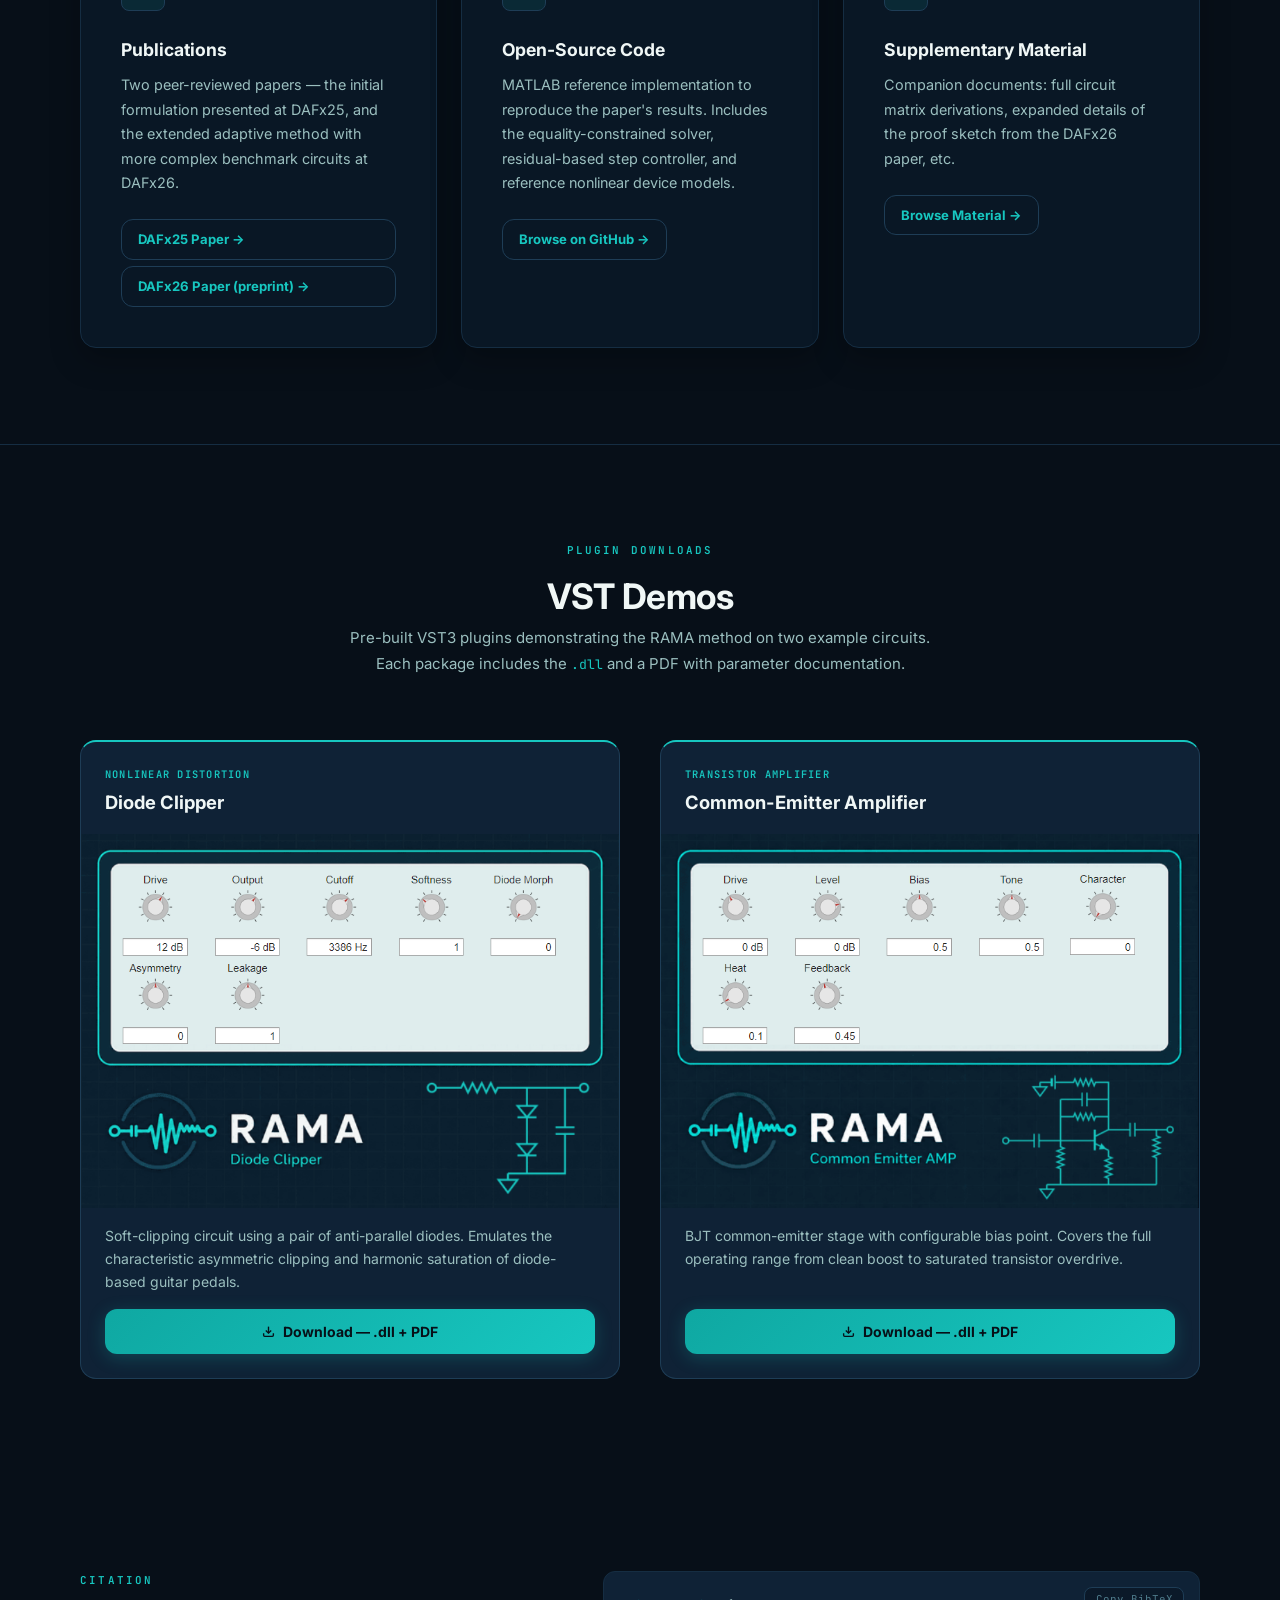
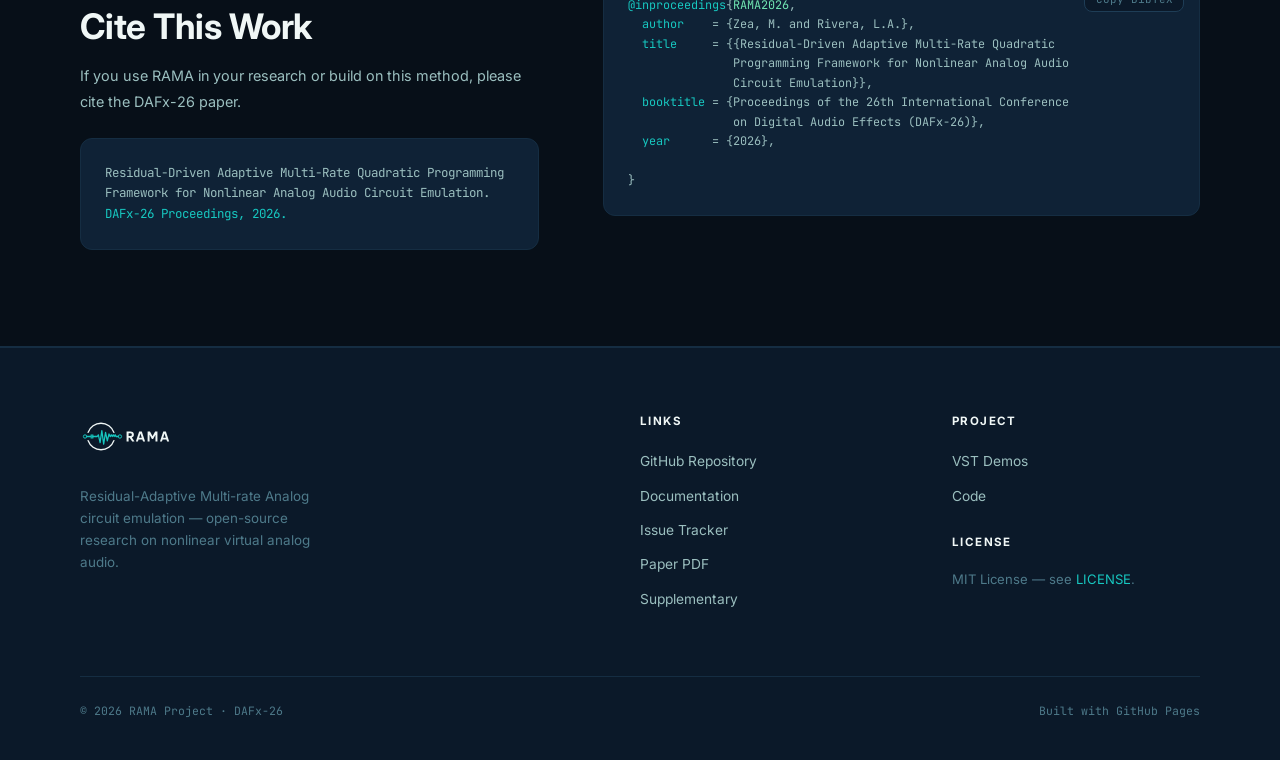
==== commit a0e7b517: "Fix reference cite text." ====
--- a/index.html
+++ b/index.html
@@ -299,7 +299,7 @@
         </p>
         <div class="citation-meta">
           Residual-Driven Adaptive Multi-Rate Quadratic Programming Framework for Nonlinear Analog Audio Circuit Emulation.<br>
-          <span class="teal">DAFx-26 Proceedings, 2026. &nbsp;pp. 1–8.</span>
+          <span class="teal">DAFx-26 Proceedings, 2026. </span> <!--&nbsp;pp. 1–8.</span> -->
         </div>
       </div>
       <div class="bibtex-wrap">
